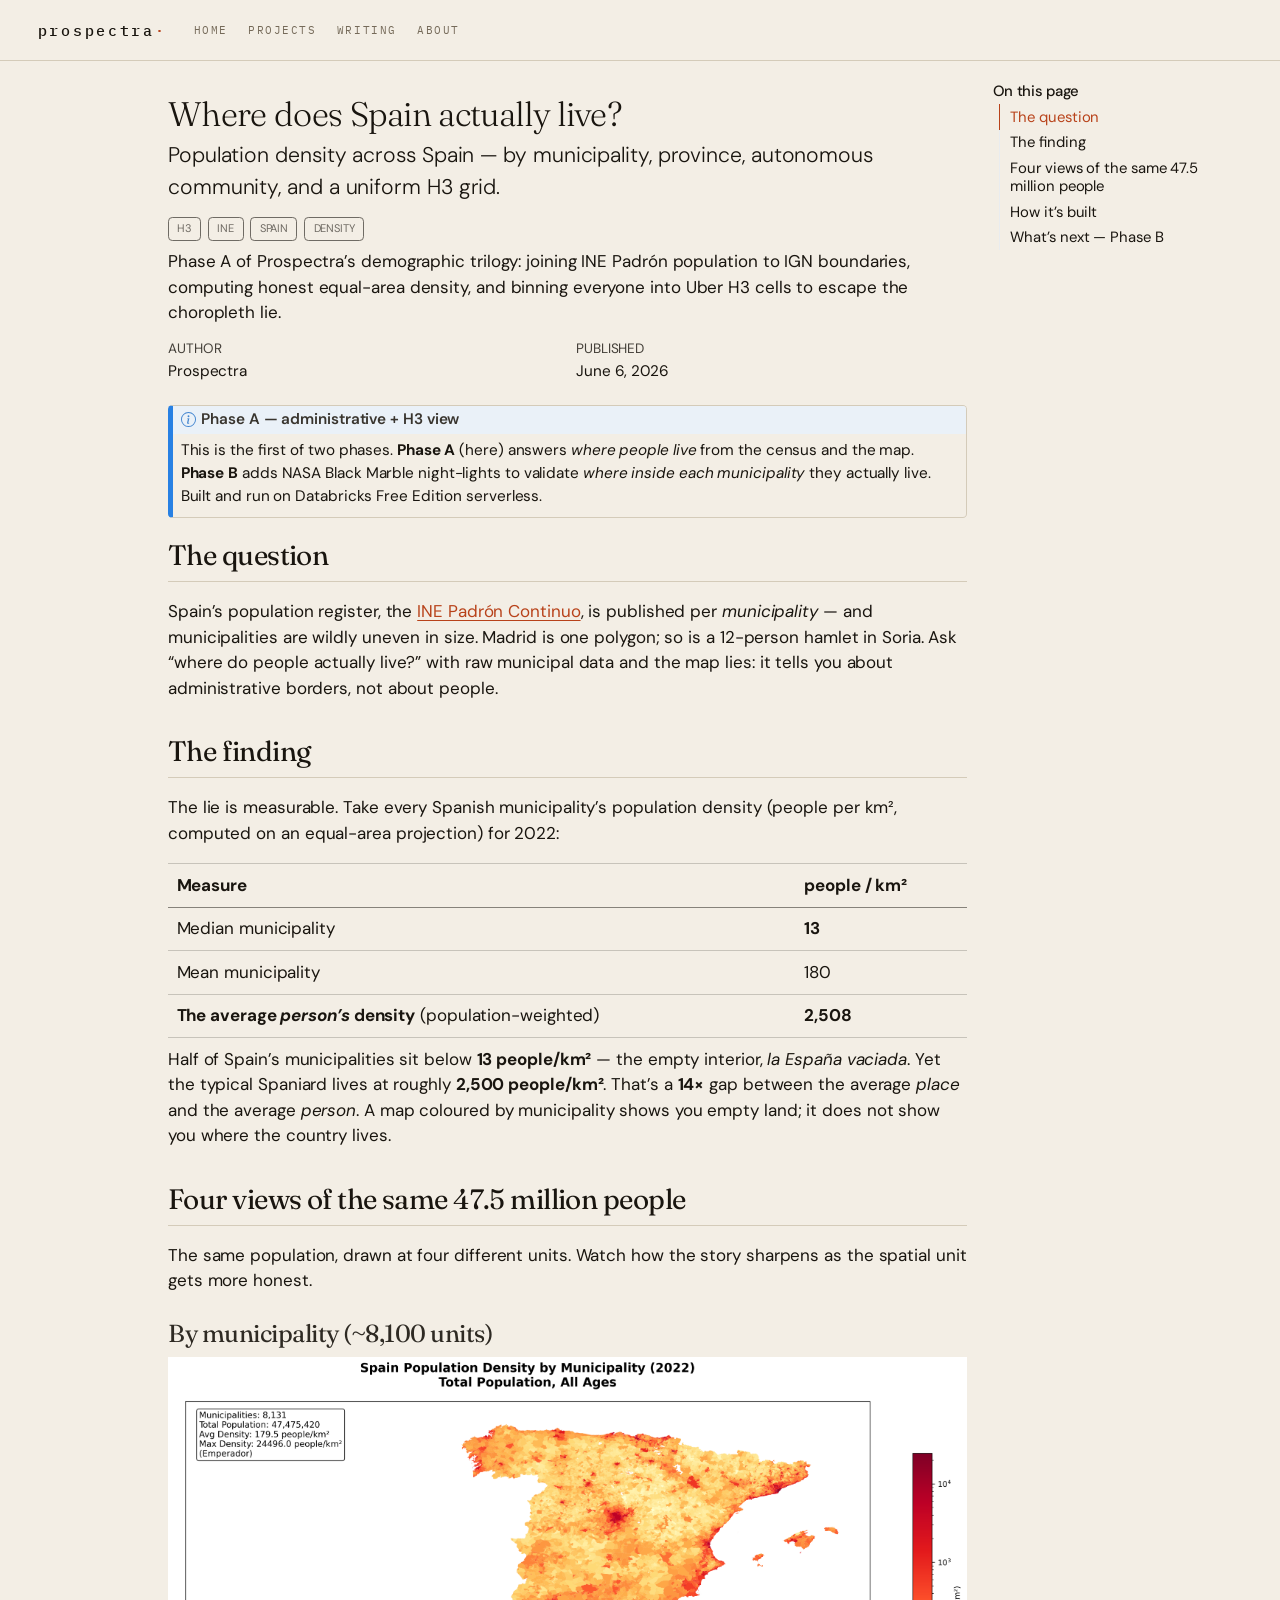
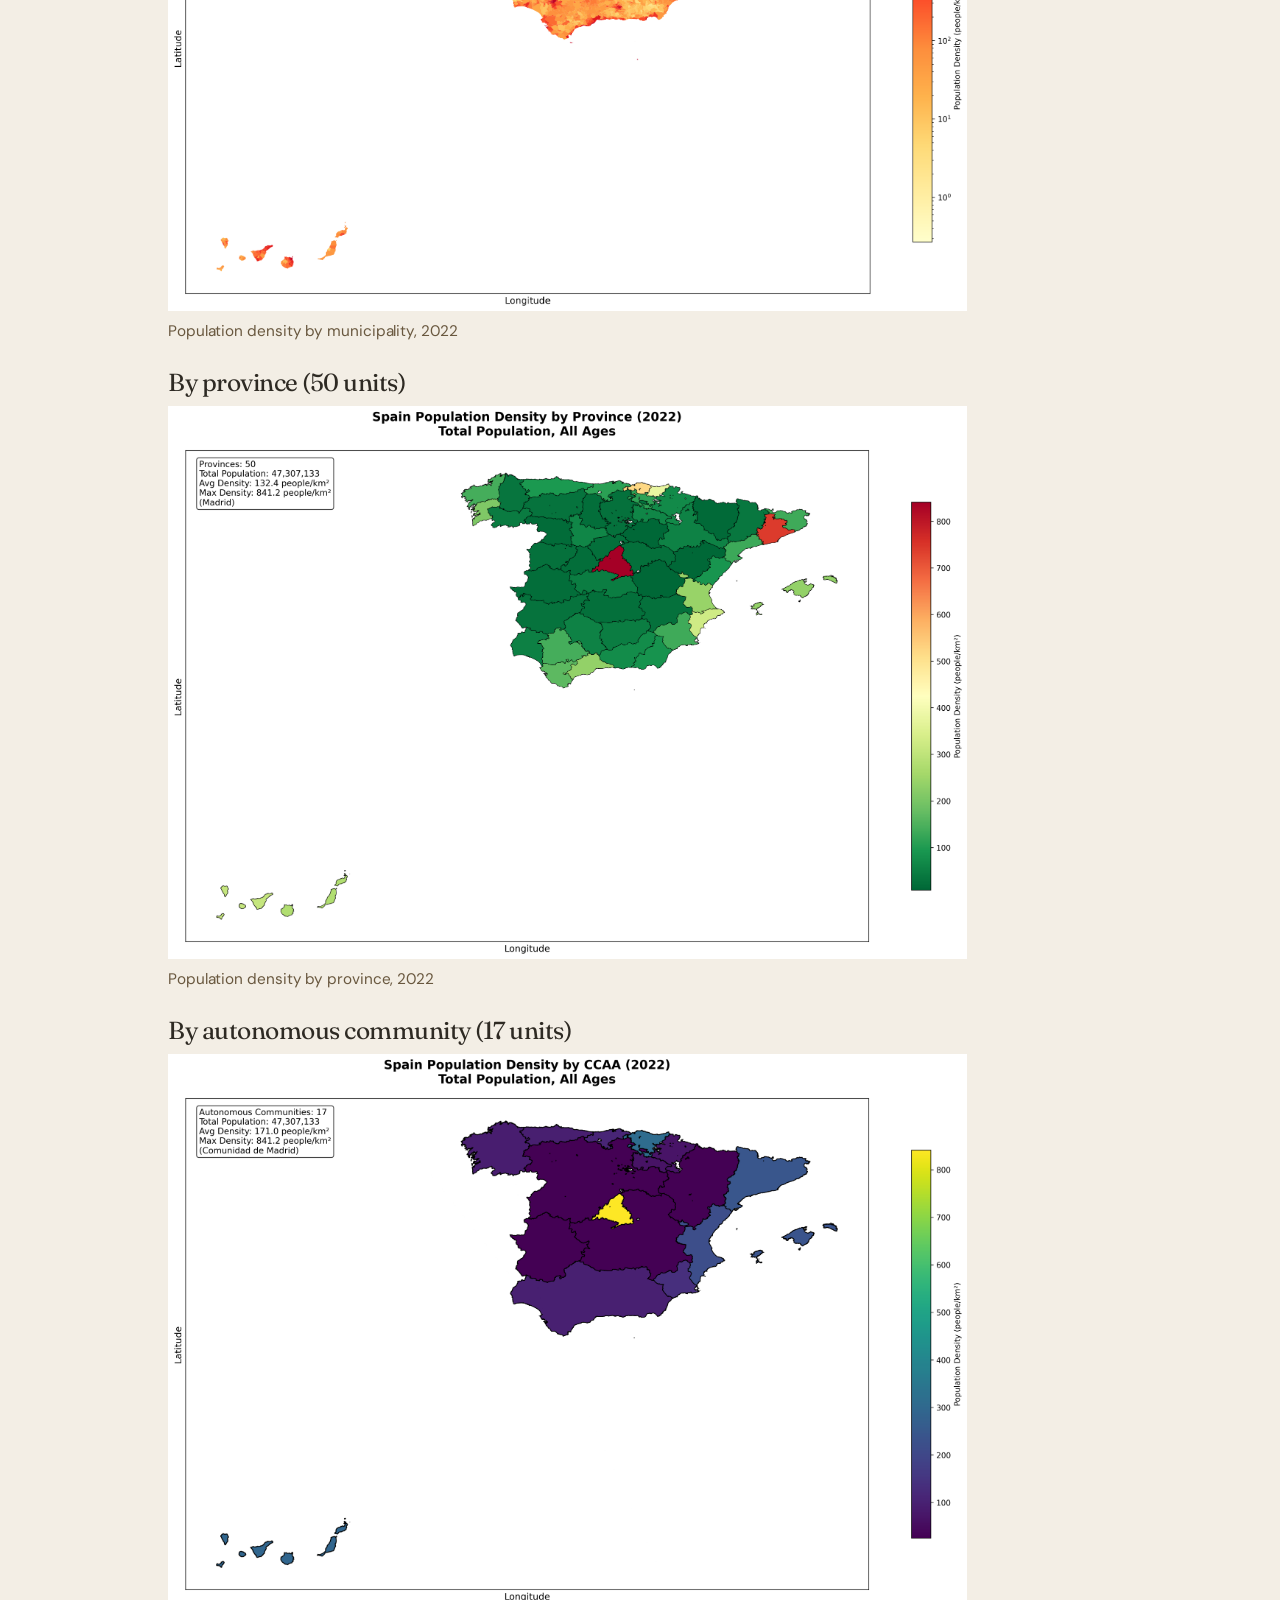
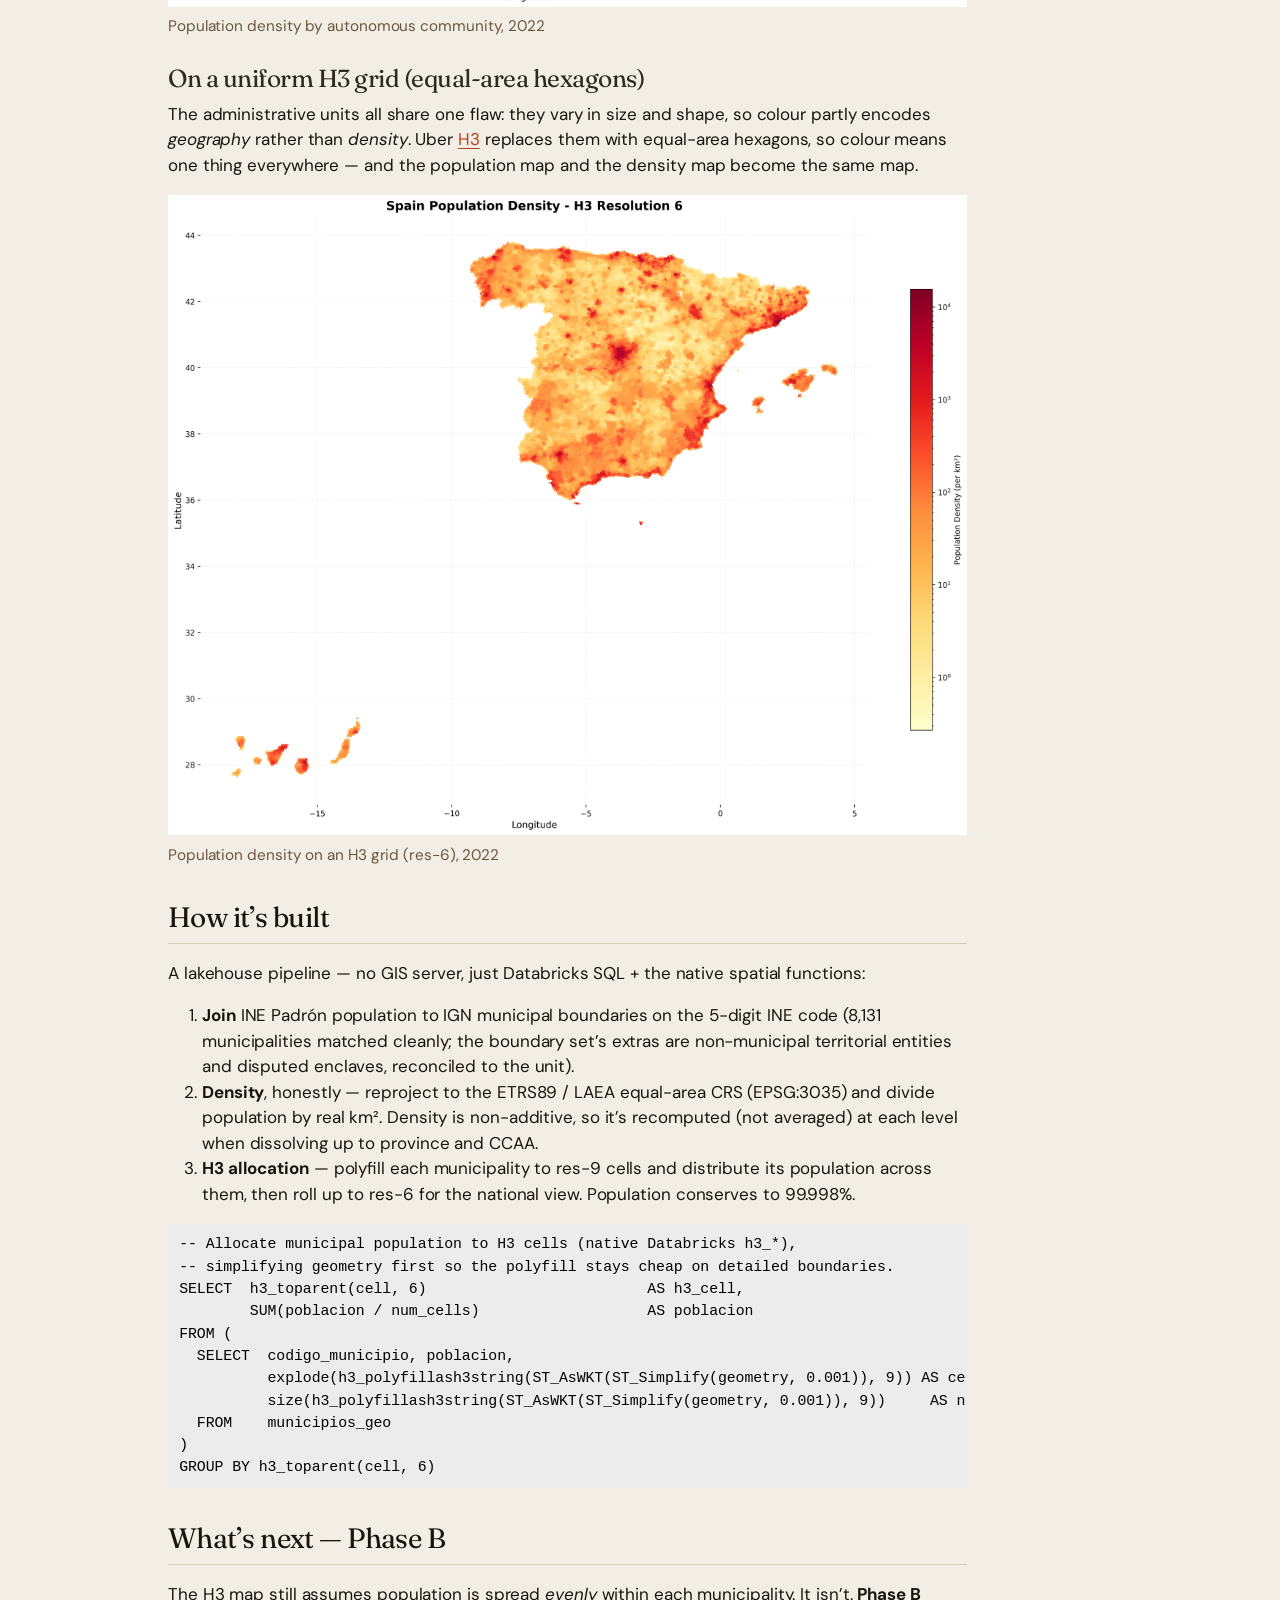
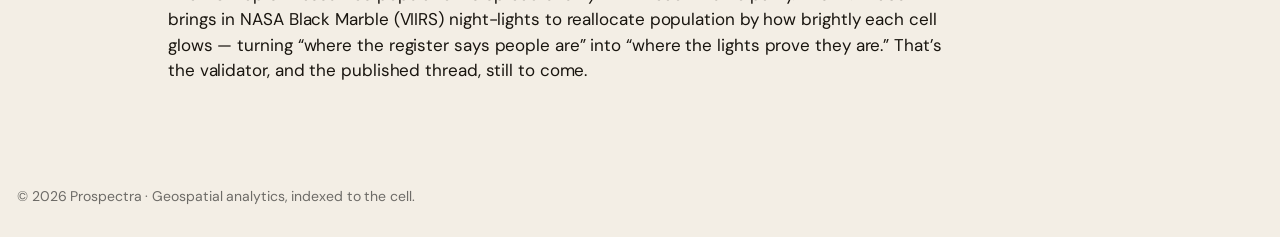
==== projects/p-01-spain-population.html @ 8a50ffbc "Built site for gh-pages" ====
<!DOCTYPE html>
<html xmlns="http://www.w3.org/1999/xhtml" lang="en" xml:lang="en"><head>

<meta charset="utf-8">
<meta name="generator" content="quarto-1.9.38">

<meta name="viewport" content="width=device-width, initial-scale=1.0, user-scalable=yes">

<meta name="author" content="Prospectra">
<meta name="dcterms.date" content="2026-06-06">
<meta name="description" content="Phase A of Prospectra’s demographic trilogy: joining INE Padrón population to IGN boundaries, computing honest equal-area density, and binning everyone into Uber H3 cells to escape the choropleth lie.">

<title>Where does Spain actually live? – Prospectra</title>
<style>
/* Default styles provided by pandoc.
** See https://pandoc.org/MANUAL.html#variables-for-html for config info.
*/
code{white-space: pre-wrap;}
span.smallcaps{font-variant: small-caps;}
div.columns{display: flex; gap: min(4vw, 1.5em);}
div.column{flex: auto; overflow-x: auto;}
div.hanging-indent{margin-left: 1.5em; text-indent: -1.5em;}
ul.task-list{list-style: none;}
ul.task-list li input[type="checkbox"] {
  width: 0.8em;
  margin: 0 0.8em 0.2em -1em; /* quarto-specific, see https://github.com/quarto-dev/quarto-cli/issues/4556 */ 
  vertical-align: middle;
}
/* CSS for syntax highlighting */
html { -webkit-text-size-adjust: 100%; }
pre > code.sourceCode { white-space: pre; position: relative; }
pre > code.sourceCode > span { display: inline-block; line-height: 1.25; }
pre > code.sourceCode > span:empty { height: 1.2em; }
.sourceCode { overflow: visible; }
code.sourceCode > span { color: inherit; text-decoration: inherit; }
div.sourceCode { margin: 1em 0; }
pre.sourceCode { margin: 0; }
@media screen {
div.sourceCode { overflow: auto; }
}
@media print {
pre > code.sourceCode { white-space: pre-wrap; }
pre > code.sourceCode > span { text-indent: -5em; padding-left: 5em; }
}
pre.numberSource code
  { counter-reset: source-line 0; }
pre.numberSource code > span
  { position: relative; left: -4em; counter-increment: source-line; }
pre.numberSource code > span > a:first-child::before
  { content: counter(source-line);
    position: relative; left: -1em; text-align: right; vertical-align: baseline;
    border: none; display: inline-block;
    -webkit-touch-callout: none; -webkit-user-select: none;
    -khtml-user-select: none; -moz-user-select: none;
    -ms-user-select: none; user-select: none;
    padding: 0 4px; width: 4em;
  }
pre.numberSource { margin-left: 3em;  padding-left: 4px; }
div.sourceCode
  {   }
@media screen {
pre > code.sourceCode > span > a:first-child::before { text-decoration: underline; }
}
</style>


<script src="../site_libs/quarto-nav/quarto-nav.js"></script>
<script src="../site_libs/quarto-nav/headroom.min.js"></script>
<script src="../site_libs/clipboard/clipboard.min.js"></script>
<script src="../site_libs/quarto-search/autocomplete.umd.js"></script>
<script src="../site_libs/quarto-search/fuse.min.js"></script>
<script src="../site_libs/quarto-search/quarto-search.js"></script>
<meta name="quarto:offset" content="../">
<link href="../assets/brand/favicon.ico" rel="icon">
<script src="../site_libs/quarto-html/quarto.js" type="module"></script>
<script src="../site_libs/quarto-html/tabsets/tabsets.js" type="module"></script>
<script src="../site_libs/quarto-html/popper.min.js"></script>
<script src="../site_libs/quarto-html/tippy.umd.min.js"></script>
<script src="../site_libs/quarto-html/anchor.min.js"></script>
<link href="../site_libs/quarto-html/tippy.css" rel="stylesheet">
<link href="../site_libs/quarto-html/quarto-syntax-highlighting-15634bcf2e68342d4ad2dfa704d543f6.css" rel="stylesheet" id="quarto-text-highlighting-styles">
<script src="../site_libs/bootstrap/bootstrap.min.js"></script>
<link href="../site_libs/bootstrap/bootstrap-icons.css" rel="stylesheet">
<link href="../site_libs/bootstrap/bootstrap-fa2fef29428e8889d5ad79df6cc0d786.min.css" rel="stylesheet" append-hash="true" id="quarto-bootstrap" data-mode="light">
<script id="quarto-search-options" type="application/json">{
  "location": "navbar",
  "copy-button": false,
  "collapse-after": 3,
  "panel-placement": "end",
  "type": "overlay",
  "limit": 50,
  "keyboard-shortcut": [
    "f",
    "/",
    "s"
  ],
  "show-item-context": false,
  "language": {
    "search-no-results-text": "No results",
    "search-matching-documents-text": "matching documents",
    "search-copy-link-title": "Copy link to search",
    "search-hide-matches-text": "Hide additional matches",
    "search-more-match-text": "more match in this document",
    "search-more-matches-text": "more matches in this document",
    "search-clear-button-title": "Clear",
    "search-text-placeholder": "",
    "search-detached-cancel-button-title": "Cancel",
    "search-submit-button-title": "Submit",
    "search-label": "Search"
  }
}</script>


<link rel="stylesheet" href="../styles.css">
<meta property="og:title" content="Where does Spain actually live? – Prospectra">
<meta property="og:description" content="Phase A of Prospectra’s demographic trilogy: joining INE Padrón population to IGN boundaries, computing honest equal-area density, and binning everyone into Uber H3 cells to escape the choropleth lie.">
<meta property="og:image" content="https://prospectra.earth/projects/assets/og-image.png">
<meta property="og:site_name" content="Prospectra">
<meta name="twitter:title" content="Where does Spain actually live? – Prospectra">
<meta name="twitter:description" content="Phase A of Prospectra’s demographic trilogy: joining INE Padrón population to IGN boundaries, computing honest equal-area density, and binning everyone into Uber H3 cells to escape the choropleth lie.">
<meta name="twitter:image" content="https://prospectra.earth/projects/assets/og-image.png">
<meta name="twitter:creator" content="@franjmartin21">
<meta name="twitter:card" content="summary_large_image">
</head>

<body class="nav-fixed quarto-light">

<div id="quarto-search-results"></div>
  <header id="quarto-header" class="headroom fixed-top">
    <nav class="navbar navbar-expand-lg " data-bs-theme="dark">
      <div class="navbar-container container-fluid">
      <div class="navbar-brand-container mx-auto">
    <a href="../index.html" class="navbar-brand navbar-brand-logo">
    <img src="../assets/brand/prospectra-mark.svg" alt="" class="navbar-logo light-content">
    <img src="../assets/brand/prospectra-mark.svg" alt="" class="navbar-logo dark-content">
    </a>
    <a class="navbar-brand" href="../index.html">
    <span class="navbar-title">Prospectra</span>
    </a>
  </div>
            <div id="quarto-search" class="" title="Search"></div>
          <button class="navbar-toggler" type="button" data-bs-toggle="collapse" data-bs-target="#navbarCollapse" aria-controls="navbarCollapse" role="menu" aria-expanded="false" aria-label="Toggle navigation" onclick="if (window.quartoToggleHeadroom) { window.quartoToggleHeadroom(); }">
  <span class="navbar-toggler-icon"></span>
</button>
          <div class="collapse navbar-collapse" id="navbarCollapse">
            <ul class="navbar-nav navbar-nav-scroll me-auto">
  <li class="nav-item">
    <a class="nav-link" href="../index.html"> 
<span class="menu-text">Home</span></a>
  </li>  
  <li class="nav-item">
    <a class="nav-link" href="../index.html#projects"> 
<span class="menu-text">Projects</span></a>
  </li>  
  <li class="nav-item">
    <a class="nav-link" href="../index.html#writing"> 
<span class="menu-text">Writing</span></a>
  </li>  
  <li class="nav-item">
    <a class="nav-link" href="../index.html#about"> 
<span class="menu-text">About</span></a>
  </li>  
</ul>
          </div> <!-- /navcollapse -->
            <div class="quarto-navbar-tools">
</div>
      </div> <!-- /container-fluid -->
    </nav>
</header>
<!-- content -->
<div id="quarto-content" class="quarto-container page-columns page-rows-contents page-layout-article page-navbar">
<!-- sidebar -->
<!-- margin-sidebar -->
    <div id="quarto-margin-sidebar" class="sidebar margin-sidebar">
        <nav id="TOC" role="doc-toc" class="toc-active">
    <h2 id="toc-title">On this page</h2>
   
  <ul>
  <li><a href="#the-question" id="toc-the-question" class="nav-link active" data-scroll-target="#the-question">The question</a></li>
  <li><a href="#the-finding" id="toc-the-finding" class="nav-link" data-scroll-target="#the-finding">The finding</a></li>
  <li><a href="#four-views-of-the-same-47.5-million-people" id="toc-four-views-of-the-same-47.5-million-people" class="nav-link" data-scroll-target="#four-views-of-the-same-47.5-million-people">Four views of the same 47.5 million people</a>
  <ul class="collapse">
  <li><a href="#by-municipality-8100-units" id="toc-by-municipality-8100-units" class="nav-link" data-scroll-target="#by-municipality-8100-units">By municipality (~8,100 units)</a></li>
  <li><a href="#by-province-50-units" id="toc-by-province-50-units" class="nav-link" data-scroll-target="#by-province-50-units">By province (50 units)</a></li>
  <li><a href="#by-autonomous-community-17-units" id="toc-by-autonomous-community-17-units" class="nav-link" data-scroll-target="#by-autonomous-community-17-units">By autonomous community (17 units)</a></li>
  <li><a href="#on-a-uniform-h3-grid-equal-area-hexagons" id="toc-on-a-uniform-h3-grid-equal-area-hexagons" class="nav-link" data-scroll-target="#on-a-uniform-h3-grid-equal-area-hexagons">On a uniform H3 grid (equal-area hexagons)</a></li>
  </ul></li>
  <li><a href="#how-its-built" id="toc-how-its-built" class="nav-link" data-scroll-target="#how-its-built">How it’s built</a></li>
  <li><a href="#whats-next-phase-b" id="toc-whats-next-phase-b" class="nav-link" data-scroll-target="#whats-next-phase-b">What’s next — Phase B</a></li>
  </ul>
</nav>
    </div>
<!-- main -->
<main class="content" id="quarto-document-content">

<header id="title-block-header" class="quarto-title-block default">
<div class="quarto-title">
<h1 class="title">Where does Spain actually live?</h1>
<p class="subtitle lead">Population density across Spain — by municipality, province, autonomous community, and a uniform H3 grid.</p>
  <div class="quarto-categories">
    <div class="quarto-category">H3</div>
    <div class="quarto-category">INE</div>
    <div class="quarto-category">Spain</div>
    <div class="quarto-category">density</div>
  </div>
  </div>

<div>
  <div class="description">
    Phase A of Prospectra’s demographic trilogy: joining INE Padrón population to IGN boundaries, computing honest equal-area density, and binning everyone into Uber H3 cells to escape the choropleth lie.
  </div>
</div>


<div class="quarto-title-meta">

    <div>
    <div class="quarto-title-meta-heading">Author</div>
    <div class="quarto-title-meta-contents">
             <p>Prospectra </p>
          </div>
  </div>
    
    <div>
    <div class="quarto-title-meta-heading">Published</div>
    <div class="quarto-title-meta-contents">
      <p class="date">June 6, 2026</p>
    </div>
  </div>
  
    
  </div>
  


</header>


<div class="callout callout-style-default callout-note callout-titled">
<div class="callout-header d-flex align-content-center">
<div class="callout-icon-container">
<i class="callout-icon"></i>
</div>
<div class="callout-title-container flex-fill">
<span class="screen-reader-only">Note</span>Phase A — administrative + H3 view
</div>
</div>
<div class="callout-body-container callout-body">
<p>This is the first of two phases. <strong>Phase A</strong> (here) answers <em>where people live</em> from the census and the map. <strong>Phase B</strong> adds NASA Black Marble night-lights to validate <em>where inside each municipality</em> they actually live. Built and run on Databricks Free Edition serverless.</p>
</div>
</div>
<section id="the-question" class="level2">
<h2 class="anchored" data-anchor-id="the-question">The question</h2>
<p>Spain’s population register, the <a href="https://ine.es">INE Padrón Continuo</a>, is published per <em>municipality</em> — and municipalities are wildly uneven in size. Madrid is one polygon; so is a 12-person hamlet in Soria. Ask “where do people actually live?” with raw municipal data and the map lies: it tells you about administrative borders, not about people.</p>
</section>
<section id="the-finding" class="level2">
<h2 class="anchored" data-anchor-id="the-finding">The finding</h2>
<p>The lie is measurable. Take every Spanish municipality’s population density (people per km², computed on an equal-area projection) for 2022:</p>
<table class="caption-top table">
<thead>
<tr class="header">
<th>Measure</th>
<th>people / km²</th>
</tr>
</thead>
<tbody>
<tr class="odd">
<td>Median municipality</td>
<td><strong>13</strong></td>
</tr>
<tr class="even">
<td>Mean municipality</td>
<td>180</td>
</tr>
<tr class="odd">
<td><strong>The average <em>person’s</em> density</strong> (population-weighted)</td>
<td><strong>2,508</strong></td>
</tr>
</tbody>
</table>
<p>Half of Spain’s municipalities sit below <strong>13 people/km²</strong> — the empty interior, <em>la España vaciada</em>. Yet the typical Spaniard lives at roughly <strong>2,500 people/km²</strong>. That’s a <strong>14×</strong> gap between the average <em>place</em> and the average <em>person</em>. A map coloured by municipality shows you empty land; it does not show you where the country lives.</p>
</section>
<section id="four-views-of-the-same-47.5-million-people" class="level2">
<h2 class="anchored" data-anchor-id="four-views-of-the-same-47.5-million-people">Four views of the same 47.5 million people</h2>
<p>The same population, drawn at four different units. Watch how the story sharpens as the spatial unit gets more honest.</p>
<section id="by-municipality-8100-units" class="level3">
<h3 class="anchored" data-anchor-id="by-municipality-8100-units">By municipality (~8,100 units)</h3>
<div class="quarto-figure quarto-figure-center">
<figure class="figure">
<p><img src="../assets/p01/municipal_density_2022.png" class="img-fluid figure-img"></p>
<figcaption>Population density by municipality, 2022</figcaption>
</figure>
</div>
</section>
<section id="by-province-50-units" class="level3">
<h3 class="anchored" data-anchor-id="by-province-50-units">By province (50 units)</h3>
<div class="quarto-figure quarto-figure-center">
<figure class="figure">
<p><img src="../assets/p01/provincial_density_2022.png" class="img-fluid figure-img"></p>
<figcaption>Population density by province, 2022</figcaption>
</figure>
</div>
</section>
<section id="by-autonomous-community-17-units" class="level3">
<h3 class="anchored" data-anchor-id="by-autonomous-community-17-units">By autonomous community (17 units)</h3>
<div class="quarto-figure quarto-figure-center">
<figure class="figure">
<p><img src="../assets/p01/ccaa_density_2022.png" class="img-fluid figure-img"></p>
<figcaption>Population density by autonomous community, 2022</figcaption>
</figure>
</div>
</section>
<section id="on-a-uniform-h3-grid-equal-area-hexagons" class="level3">
<h3 class="anchored" data-anchor-id="on-a-uniform-h3-grid-equal-area-hexagons">On a uniform H3 grid (equal-area hexagons)</h3>
<p>The administrative units all share one flaw: they vary in size and shape, so colour partly encodes <em>geography</em> rather than <em>density</em>. Uber <a href="https://h3geo.org">H3</a> replaces them with equal-area hexagons, so colour means one thing everywhere — and the population map and the density map become the same map.</p>
<div class="quarto-figure quarto-figure-center">
<figure class="figure">
<p><img src="../assets/p01/h3_density_res6_2022.png" class="img-fluid figure-img"></p>
<figcaption>Population density on an H3 grid (res-6), 2022</figcaption>
</figure>
</div>
</section>
</section>
<section id="how-its-built" class="level2">
<h2 class="anchored" data-anchor-id="how-its-built">How it’s built</h2>
<p>A lakehouse pipeline — no GIS server, just Databricks SQL + the native spatial functions:</p>
<ol type="1">
<li><strong>Join</strong> INE Padrón population to IGN municipal boundaries on the 5-digit INE code (8,131 municipalities matched cleanly; the boundary set’s extras are non-municipal territorial entities and disputed enclaves, reconciled to the unit).</li>
<li><strong>Density</strong>, honestly — reproject to the ETRS89 / LAEA equal-area CRS (EPSG:3035) and divide population by real km². Density is non-additive, so it’s recomputed (not averaged) at each level when dissolving up to province and CCAA.</li>
<li><strong>H3 allocation</strong> — polyfill each municipality to res-9 cells and distribute its population across them, then roll up to res-6 for the national view. Population conserves to 99.998%.</li>
</ol>
<div class="code-copy-outer-scaffold"><div class="sourceCode" id="cb1"><pre class="sourceCode sql code-with-copy"><code class="sourceCode sql"><span id="cb1-1"><a href="#cb1-1" aria-hidden="true" tabindex="-1"></a><span class="co">-- Allocate municipal population to H3 cells (native Databricks h3_*),</span></span>
<span id="cb1-2"><a href="#cb1-2" aria-hidden="true" tabindex="-1"></a><span class="co">-- simplifying geometry first so the polyfill stays cheap on detailed boundaries.</span></span>
<span id="cb1-3"><a href="#cb1-3" aria-hidden="true" tabindex="-1"></a><span class="kw">SELECT</span>  h3_toparent(cell, <span class="dv">6</span>)                         <span class="kw">AS</span> h3_cell,</span>
<span id="cb1-4"><a href="#cb1-4" aria-hidden="true" tabindex="-1"></a>        <span class="fu">SUM</span>(poblacion <span class="op">/</span> num_cells)                   <span class="kw">AS</span> poblacion</span>
<span id="cb1-5"><a href="#cb1-5" aria-hidden="true" tabindex="-1"></a><span class="kw">FROM</span> (</span>
<span id="cb1-6"><a href="#cb1-6" aria-hidden="true" tabindex="-1"></a>  <span class="kw">SELECT</span>  codigo_municipio, poblacion,</span>
<span id="cb1-7"><a href="#cb1-7" aria-hidden="true" tabindex="-1"></a>          explode(h3_polyfillash3string(ST_AsWKT(ST_Simplify(geometry, <span class="fl">0.001</span>)), <span class="dv">9</span>)) <span class="kw">AS</span> cell,</span>
<span id="cb1-8"><a href="#cb1-8" aria-hidden="true" tabindex="-1"></a>          <span class="kw">size</span>(h3_polyfillash3string(ST_AsWKT(ST_Simplify(geometry, <span class="fl">0.001</span>)), <span class="dv">9</span>))     <span class="kw">AS</span> num_cells</span>
<span id="cb1-9"><a href="#cb1-9" aria-hidden="true" tabindex="-1"></a>  <span class="kw">FROM</span>    municipios_geo</span>
<span id="cb1-10"><a href="#cb1-10" aria-hidden="true" tabindex="-1"></a>)</span>
<span id="cb1-11"><a href="#cb1-11" aria-hidden="true" tabindex="-1"></a><span class="kw">GROUP</span> <span class="kw">BY</span> h3_toparent(cell, <span class="dv">6</span>)</span></code></pre></div><button title="Copy to Clipboard" class="code-copy-button"><i class="bi"></i></button></div>
</section>
<section id="whats-next-phase-b" class="level2">
<h2 class="anchored" data-anchor-id="whats-next-phase-b">What’s next — Phase B</h2>
<p>The H3 map still assumes population is spread <em>evenly</em> within each municipality. It isn’t. <strong>Phase B</strong> brings in NASA Black Marble (VIIRS) night-lights to reallocate population by how brightly each cell glows — turning “where the register says people are” into “where the lights prove they are.” That’s the validator, and the published thread, still to come.</p>


</section>

</main> <!-- /main -->
<script id="quarto-html-after-body" type="application/javascript">
  window.document.addEventListener("DOMContentLoaded", function (event) {
    const icon = "";
    const anchorJS = new window.AnchorJS();
    anchorJS.options = {
      placement: 'right',
      icon: icon
    };
    anchorJS.add('.anchored');
    const isCodeAnnotation = (el) => {
      for (const clz of el.classList) {
        if (clz.startsWith('code-annotation-')) {                     
          return true;
        }
      }
      return false;
    }
    const onCopySuccess = function(e) {
      // button target
      const button = e.trigger;
      // don't keep focus
      button.blur();
      // flash "checked"
      button.classList.add('code-copy-button-checked');
      var currentTitle = button.getAttribute("title");
      button.setAttribute("title", "Copied!");
      let tooltip;
      if (window.bootstrap) {
        button.setAttribute("data-bs-toggle", "tooltip");
        button.setAttribute("data-bs-placement", "left");
        button.setAttribute("data-bs-title", "Copied!");
        tooltip = new bootstrap.Tooltip(button, 
          { trigger: "manual", 
            customClass: "code-copy-button-tooltip",
            offset: [0, -8]});
        tooltip.show();    
      }
      setTimeout(function() {
        if (tooltip) {
          tooltip.hide();
          button.removeAttribute("data-bs-title");
          button.removeAttribute("data-bs-toggle");
          button.removeAttribute("data-bs-placement");
        }
        button.setAttribute("title", currentTitle);
        button.classList.remove('code-copy-button-checked');
      }, 1000);
      // clear code selection
      e.clearSelection();
    }
    const getTextToCopy = function(trigger) {
      const outerScaffold = trigger.parentElement.cloneNode(true);
      const codeEl = outerScaffold.querySelector('code');
      for (const childEl of codeEl.children) {
        if (isCodeAnnotation(childEl)) {
          childEl.remove();
        }
      }
      return codeEl.innerText;
    }
    const clipboard = new window.ClipboardJS('.code-copy-button:not([data-in-quarto-modal])', {
      text: getTextToCopy
    });
    clipboard.on('success', onCopySuccess);
    if (window.document.getElementById('quarto-embedded-source-code-modal')) {
      const clipboardModal = new window.ClipboardJS('.code-copy-button[data-in-quarto-modal]', {
        text: getTextToCopy,
        container: window.document.getElementById('quarto-embedded-source-code-modal')
      });
      clipboardModal.on('success', onCopySuccess);
    }
      var localhostRegex = new RegExp(/^(?:http|https):\/\/localhost\:?[0-9]*\//);
      var mailtoRegex = new RegExp(/^mailto:/);
        var filterRegex = new RegExp("https:\/\/prospectra\.earth");
      var isInternal = (href) => {
          return filterRegex.test(href) || localhostRegex.test(href) || mailtoRegex.test(href);
      }
      // Inspect non-navigation links and adorn them if external
     var links = window.document.querySelectorAll('a[href]:not(.nav-link):not(.navbar-brand):not(.toc-action):not(.sidebar-link):not(.sidebar-item-toggle):not(.pagination-link):not(.no-external):not([aria-hidden]):not(.dropdown-item):not(.quarto-navigation-tool):not(.about-link)');
      for (var i=0; i<links.length; i++) {
        const link = links[i];
        if (!isInternal(link.href)) {
          // undo the damage that might have been done by quarto-nav.js in the case of
          // links that we want to consider external
          if (link.dataset.originalHref !== undefined) {
            link.href = link.dataset.originalHref;
          }
        }
      }
    function tippyHover(el, contentFn, onTriggerFn, onUntriggerFn) {
      const config = {
        allowHTML: true,
        maxWidth: 500,
        delay: 100,
        arrow: false,
        appendTo: function(el) {
            return el.parentElement;
        },
        interactive: true,
        interactiveBorder: 10,
        theme: 'quarto',
        placement: 'bottom-start',
      };
      if (contentFn) {
        config.content = contentFn;
      }
      if (onTriggerFn) {
        config.onTrigger = onTriggerFn;
      }
      if (onUntriggerFn) {
        config.onUntrigger = onUntriggerFn;
      }
      window.tippy(el, config); 
    }
    const noterefs = window.document.querySelectorAll('a[role="doc-noteref"]');
    for (var i=0; i<noterefs.length; i++) {
      const ref = noterefs[i];
      tippyHover(ref, function() {
        // use id or data attribute instead here
        let href = ref.getAttribute('data-footnote-href') || ref.getAttribute('href');
        try { href = new URL(href).hash; } catch {}
        const id = href.replace(/^#\/?/, "");
        const note = window.document.getElementById(id);
        if (note) {
          return note.innerHTML;
        } else {
          return "";
        }
      });
    }
    const xrefs = window.document.querySelectorAll('a.quarto-xref');
    const processXRef = (id, note) => {
      // Strip column container classes
      const stripColumnClz = (el) => {
        el.classList.remove("page-full", "page-columns");
        if (el.children) {
          for (const child of el.children) {
            stripColumnClz(child);
          }
        }
      }
      stripColumnClz(note)
      if (id === null || id.startsWith('sec-')) {
        // Special case sections, only their first couple elements
        const container = document.createElement("div");
        if (note.children && note.children.length > 2) {
          container.appendChild(note.children[0].cloneNode(true));
          for (let i = 1; i < note.children.length; i++) {
            const child = note.children[i];
            if (child.tagName === "P" && child.innerText === "") {
              continue;
            } else {
              container.appendChild(child.cloneNode(true));
              break;
            }
          }
          if (window.Quarto?.typesetMath) {
            window.Quarto.typesetMath(container);
          }
          return container.innerHTML
        } else {
          if (window.Quarto?.typesetMath) {
            window.Quarto.typesetMath(note);
          }
          return note.innerHTML;
        }
      } else {
        // Remove any anchor links if they are present
        const anchorLink = note.querySelector('a.anchorjs-link');
        if (anchorLink) {
          anchorLink.remove();
        }
        if (window.Quarto?.typesetMath) {
          window.Quarto.typesetMath(note);
        }
        if (note.classList.contains("callout")) {
          return note.outerHTML;
        } else {
          return note.innerHTML;
        }
      }
    }
    for (var i=0; i<xrefs.length; i++) {
      const xref = xrefs[i];
      tippyHover(xref, undefined, function(instance) {
        instance.disable();
        let url = xref.getAttribute('href');
        let hash = undefined; 
        if (url.startsWith('#')) {
          hash = url;
        } else {
          try { hash = new URL(url).hash; } catch {}
        }
        if (hash) {
          const id = hash.replace(/^#\/?/, "");
          const note = window.document.getElementById(id);
          if (note !== null) {
            try {
              const html = processXRef(id, note.cloneNode(true));
              instance.setContent(html);
            } finally {
              instance.enable();
              instance.show();
            }
          } else {
            // See if we can fetch this
            fetch(url.split('#')[0])
            .then(res => res.text())
            .then(html => {
              const parser = new DOMParser();
              const htmlDoc = parser.parseFromString(html, "text/html");
              const note = htmlDoc.getElementById(id);
              if (note !== null) {
                const html = processXRef(id, note);
                instance.setContent(html);
              } 
            }).finally(() => {
              instance.enable();
              instance.show();
            });
          }
        } else {
          // See if we can fetch a full url (with no hash to target)
          // This is a special case and we should probably do some content thinning / targeting
          fetch(url)
          .then(res => res.text())
          .then(html => {
            const parser = new DOMParser();
            const htmlDoc = parser.parseFromString(html, "text/html");
            const note = htmlDoc.querySelector('main.content');
            if (note !== null) {
              // This should only happen for chapter cross references
              // (since there is no id in the URL)
              // remove the first header
              if (note.children.length > 0 && note.children[0].tagName === "HEADER") {
                note.children[0].remove();
              }
              const html = processXRef(null, note);
              instance.setContent(html);
            } 
          }).finally(() => {
            instance.enable();
            instance.show();
          });
        }
      }, function(instance) {
      });
    }
        let selectedAnnoteEl;
        const selectorForAnnotation = ( cell, annotation) => {
          let cellAttr = 'data-code-cell="' + cell + '"';
          let lineAttr = 'data-code-annotation="' +  annotation + '"';
          const selector = 'span[' + cellAttr + '][' + lineAttr + ']';
          return selector;
        }
        const selectCodeLines = (annoteEl) => {
          const doc = window.document;
          const targetCell = annoteEl.getAttribute("data-target-cell");
          const targetAnnotation = annoteEl.getAttribute("data-target-annotation");
          const annoteSpan = window.document.querySelector(selectorForAnnotation(targetCell, targetAnnotation));
          const lines = annoteSpan.getAttribute("data-code-lines").split(",");
          const lineIds = lines.map((line) => {
            return targetCell + "-" + line;
          })
          let top = null;
          let height = null;
          let parent = null;
          if (lineIds.length > 0) {
              //compute the position of the single el (top and bottom and make a div)
              const el = window.document.getElementById(lineIds[0]);
              top = el.offsetTop;
              height = el.offsetHeight;
              parent = el.parentElement.parentElement;
            if (lineIds.length > 1) {
              const lastEl = window.document.getElementById(lineIds[lineIds.length - 1]);
              const bottom = lastEl.offsetTop + lastEl.offsetHeight;
              height = bottom - top;
            }
            if (top !== null && height !== null && parent !== null) {
              // cook up a div (if necessary) and position it 
              let div = window.document.getElementById("code-annotation-line-highlight");
              if (div === null) {
                div = window.document.createElement("div");
                div.setAttribute("id", "code-annotation-line-highlight");
                div.style.position = 'absolute';
                parent.appendChild(div);
              }
              div.style.top = top - 2 + "px";
              div.style.height = height + 4 + "px";
              div.style.left = 0;
              let gutterDiv = window.document.getElementById("code-annotation-line-highlight-gutter");
              if (gutterDiv === null) {
                gutterDiv = window.document.createElement("div");
                gutterDiv.setAttribute("id", "code-annotation-line-highlight-gutter");
                gutterDiv.style.position = 'absolute';
                const codeCell = window.document.getElementById(targetCell);
                const gutter = codeCell.querySelector('.code-annotation-gutter');
                gutter.appendChild(gutterDiv);
              }
              gutterDiv.style.top = top - 2 + "px";
              gutterDiv.style.height = height + 4 + "px";
            }
            selectedAnnoteEl = annoteEl;
          }
        };
        const unselectCodeLines = () => {
          const elementsIds = ["code-annotation-line-highlight", "code-annotation-line-highlight-gutter"];
          elementsIds.forEach((elId) => {
            const div = window.document.getElementById(elId);
            if (div) {
              div.remove();
            }
          });
          selectedAnnoteEl = undefined;
        };
          // Handle positioning of the toggle
      window.addEventListener(
        "resize",
        throttle(() => {
          elRect = undefined;
          if (selectedAnnoteEl) {
            selectCodeLines(selectedAnnoteEl);
          }
        }, 10)
      );
      function throttle(fn, ms) {
      let throttle = false;
      let timer;
        return (...args) => {
          if(!throttle) { // first call gets through
              fn.apply(this, args);
              throttle = true;
          } else { // all the others get throttled
              if(timer) clearTimeout(timer); // cancel #2
              timer = setTimeout(() => {
                fn.apply(this, args);
                timer = throttle = false;
              }, ms);
          }
        };
      }
        // Attach click handler to the DT
        const annoteDls = window.document.querySelectorAll('dt[data-target-cell]');
        for (const annoteDlNode of annoteDls) {
          annoteDlNode.addEventListener('click', (event) => {
            const clickedEl = event.target;
            if (clickedEl !== selectedAnnoteEl) {
              unselectCodeLines();
              const activeEl = window.document.querySelector('dt[data-target-cell].code-annotation-active');
              if (activeEl) {
                activeEl.classList.remove('code-annotation-active');
              }
              selectCodeLines(clickedEl);
              clickedEl.classList.add('code-annotation-active');
            } else {
              // Unselect the line
              unselectCodeLines();
              clickedEl.classList.remove('code-annotation-active');
            }
          });
        }
    const findCites = (el) => {
      const parentEl = el.parentElement;
      if (parentEl) {
        const cites = parentEl.dataset.cites;
        if (cites) {
          return {
            el,
            cites: cites.split(' ')
          };
        } else {
          return findCites(el.parentElement)
        }
      } else {
        return undefined;
      }
    };
    var bibliorefs = window.document.querySelectorAll('a[role="doc-biblioref"]');
    for (var i=0; i<bibliorefs.length; i++) {
      const ref = bibliorefs[i];
      const citeInfo = findCites(ref);
      if (citeInfo) {
        tippyHover(citeInfo.el, function() {
          var popup = window.document.createElement('div');
          citeInfo.cites.forEach(function(cite) {
            var citeDiv = window.document.createElement('div');
            citeDiv.classList.add('hanging-indent');
            citeDiv.classList.add('csl-entry');
            var biblioDiv = window.document.getElementById('ref-' + cite);
            if (biblioDiv) {
              citeDiv.innerHTML = biblioDiv.innerHTML;
            }
            popup.appendChild(citeDiv);
          });
          return popup.innerHTML;
        });
      }
    }
  });
  </script>
</div> <!-- /content -->
<footer class="footer">
  <div class="nav-footer">
    <div class="nav-footer-left">
<p>© 2026 Prospectra · Geospatial analytics, indexed to the cell.</p>
</div>   
    <div class="nav-footer-center">
      &nbsp;
    </div>
    <div class="nav-footer-right">
      <ul class="footer-items list-unstyled">
    <li class="nav-item compact">
    <a class="nav-link" href="https://github.com/ceo-prospectra/prospectra.earth">
      <i class="bi bi-github" role="img">
</i> 
    </a>
  </li>  
    <li class="nav-item compact">
    <a class="nav-link" href="https://x.com/franjmartin21">
      <i class="bi bi-twitter" role="img">
</i> 
    </a>
  </li>  
</ul>
    </div>
  </div>
</footer>




</body></html>
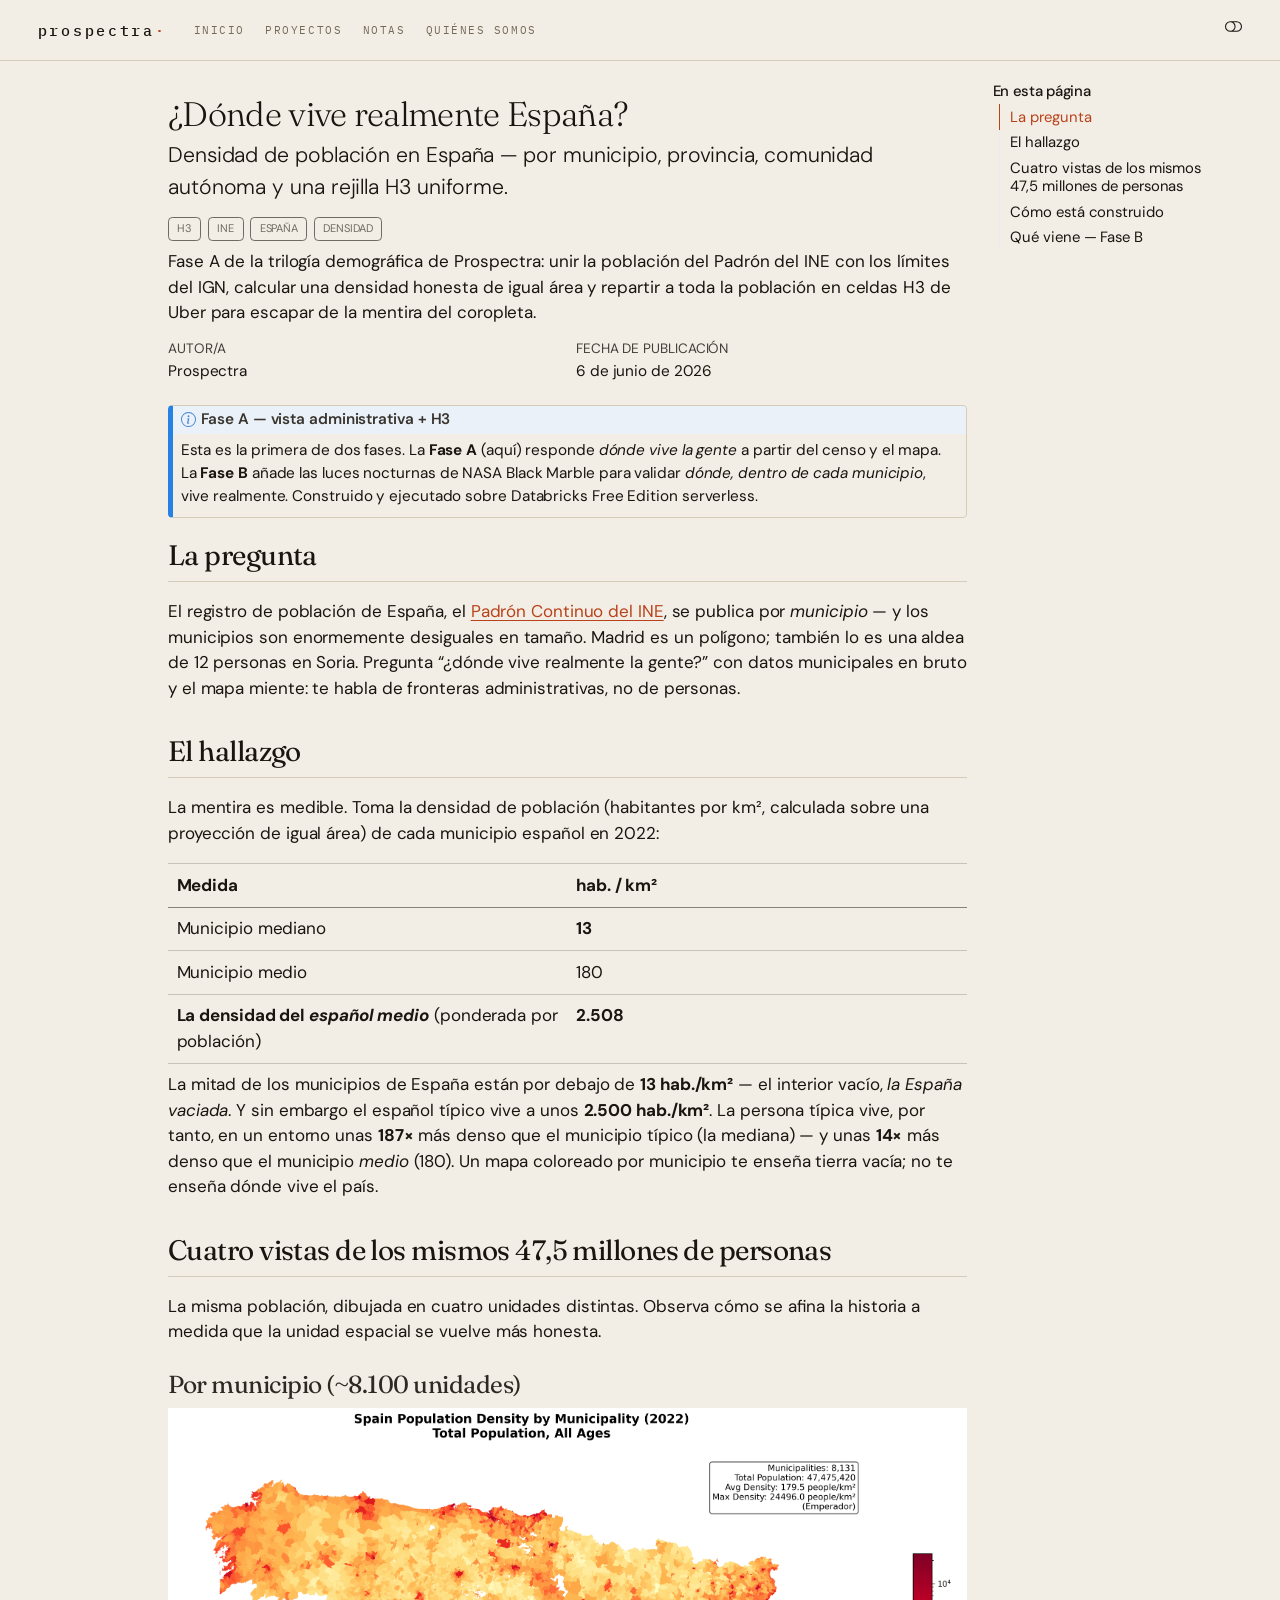
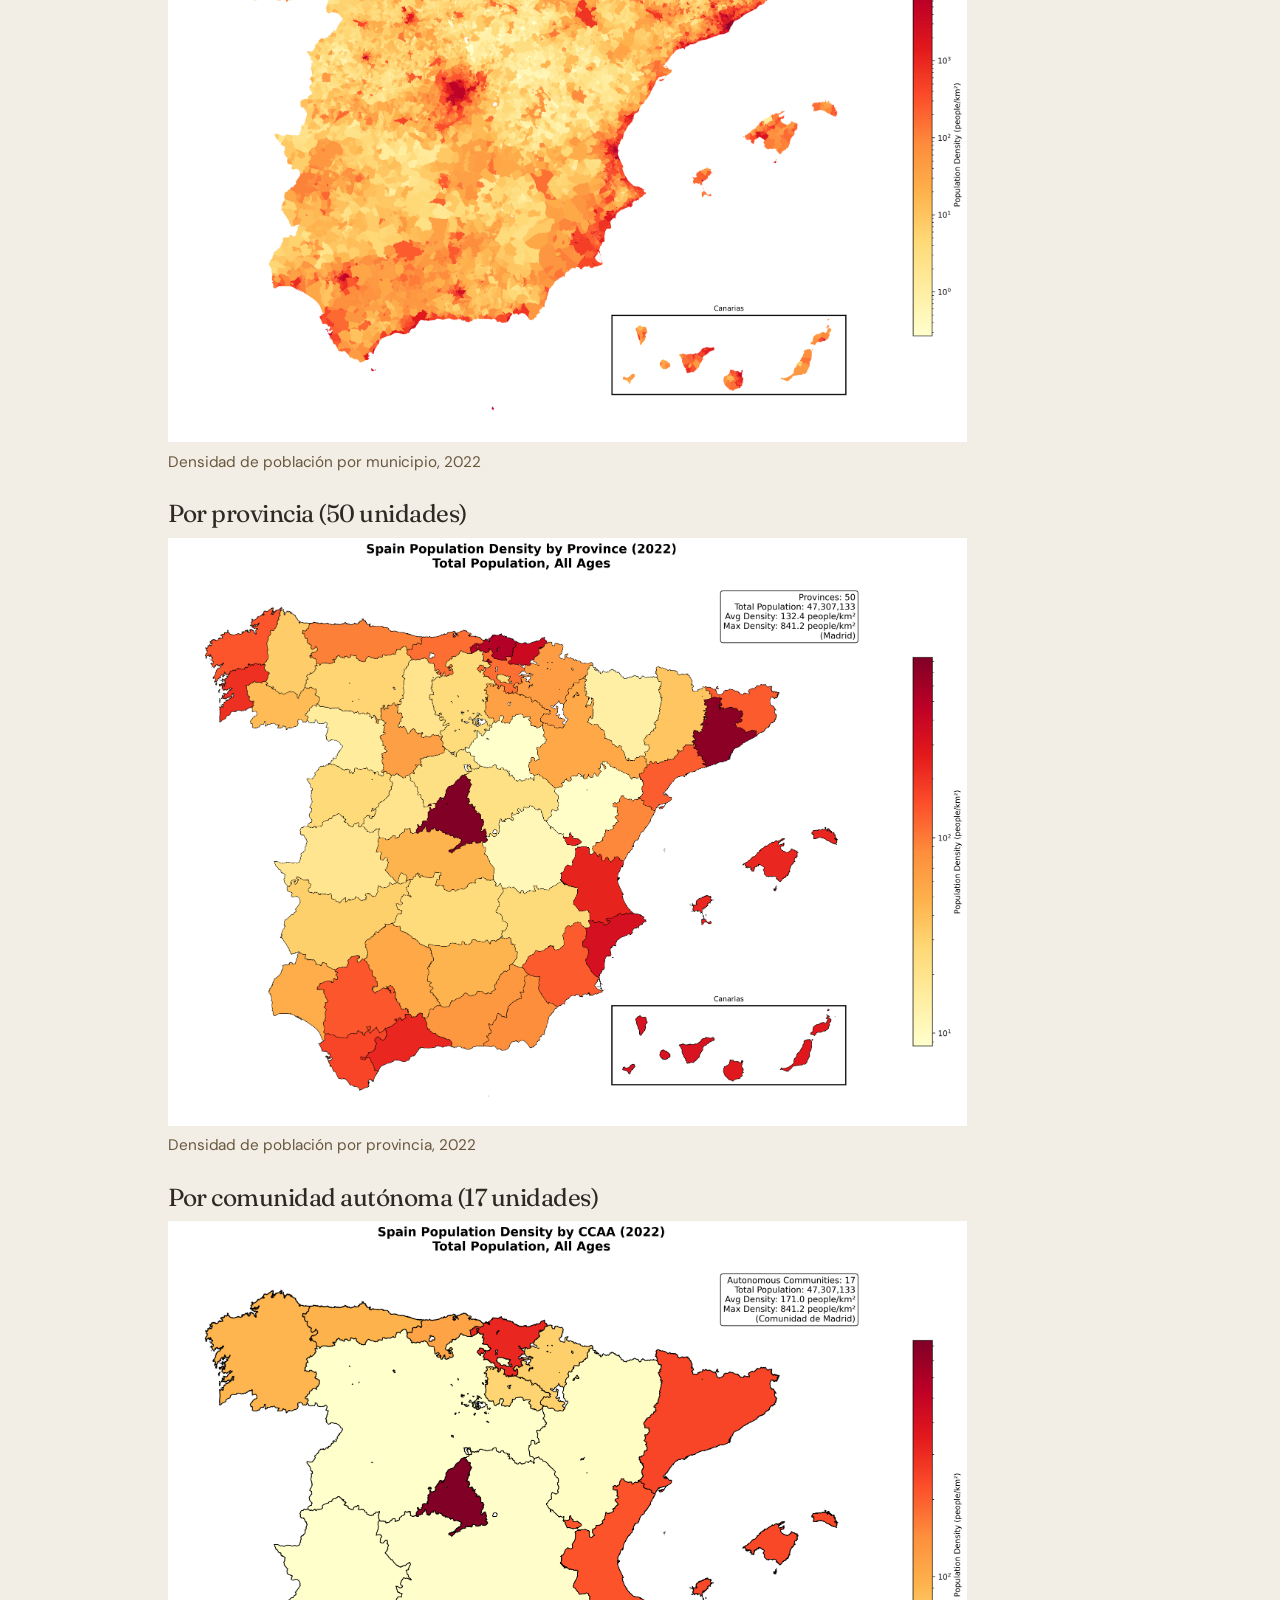
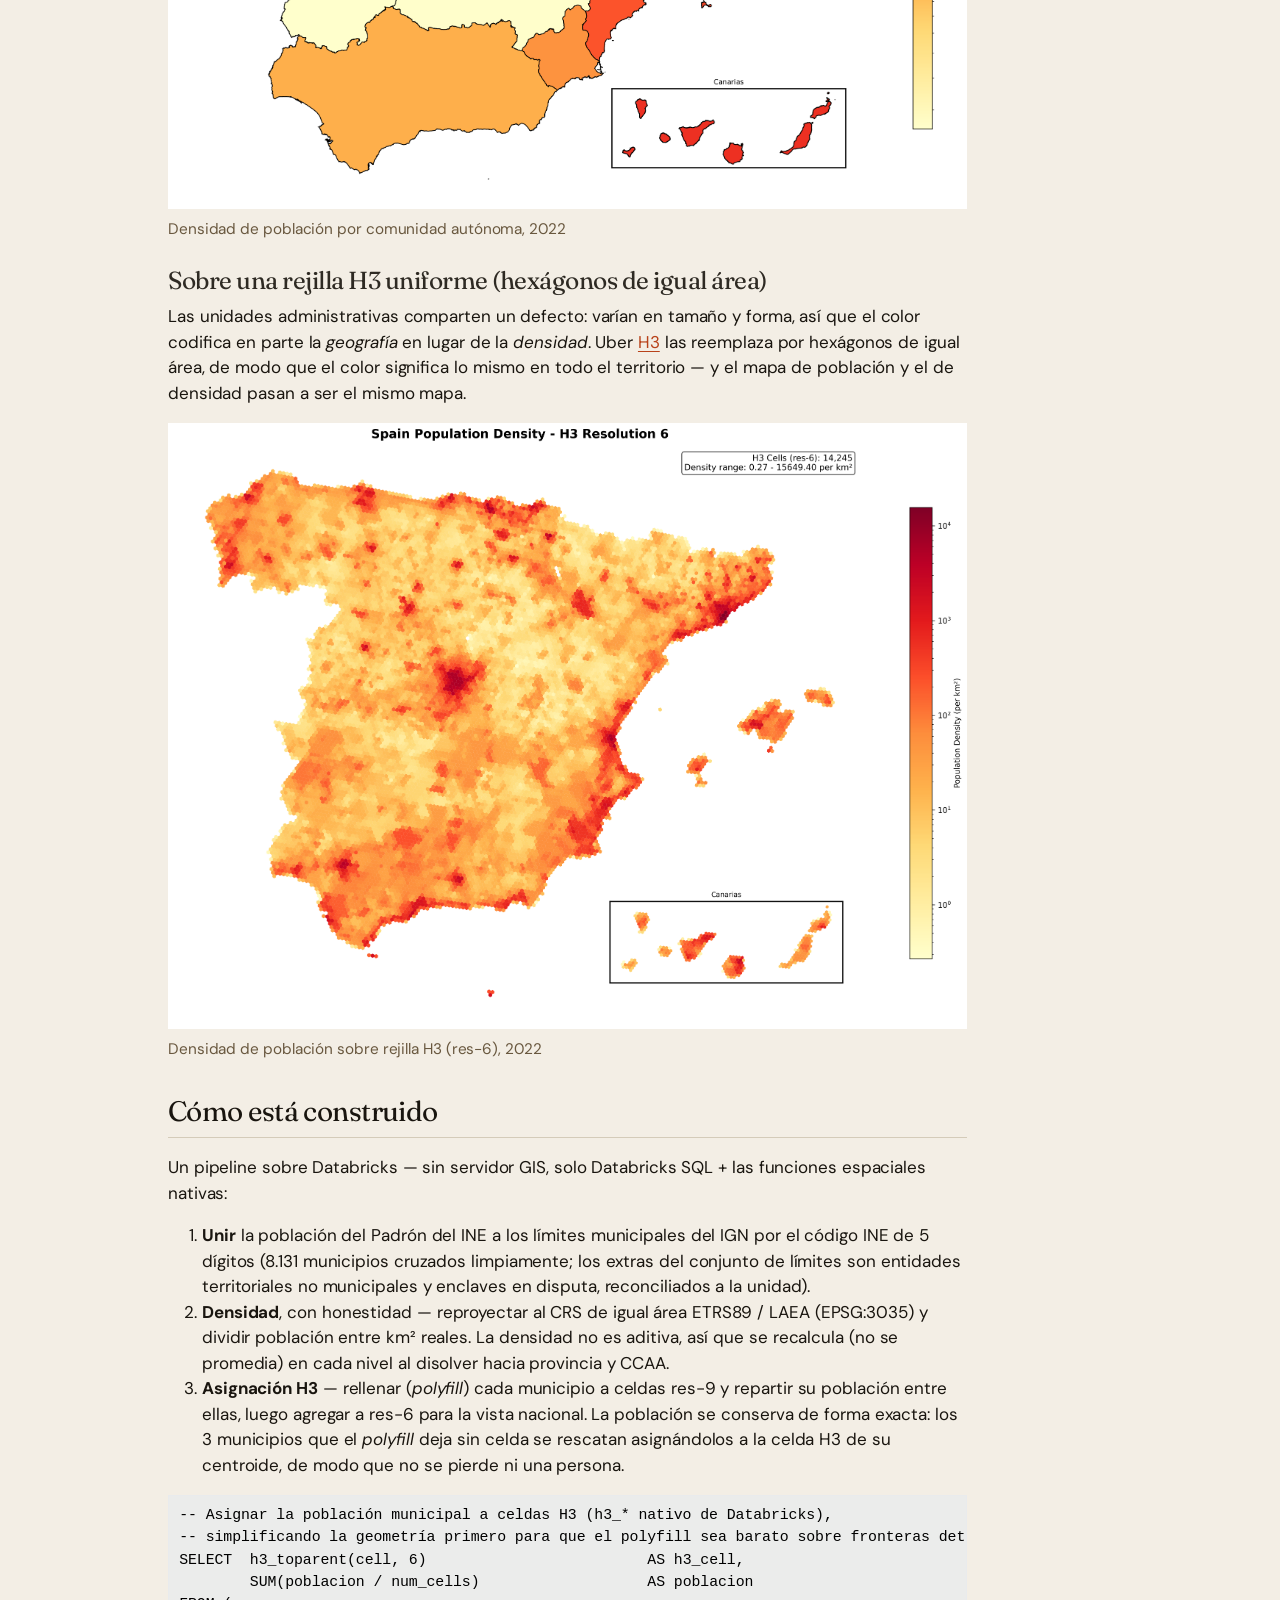
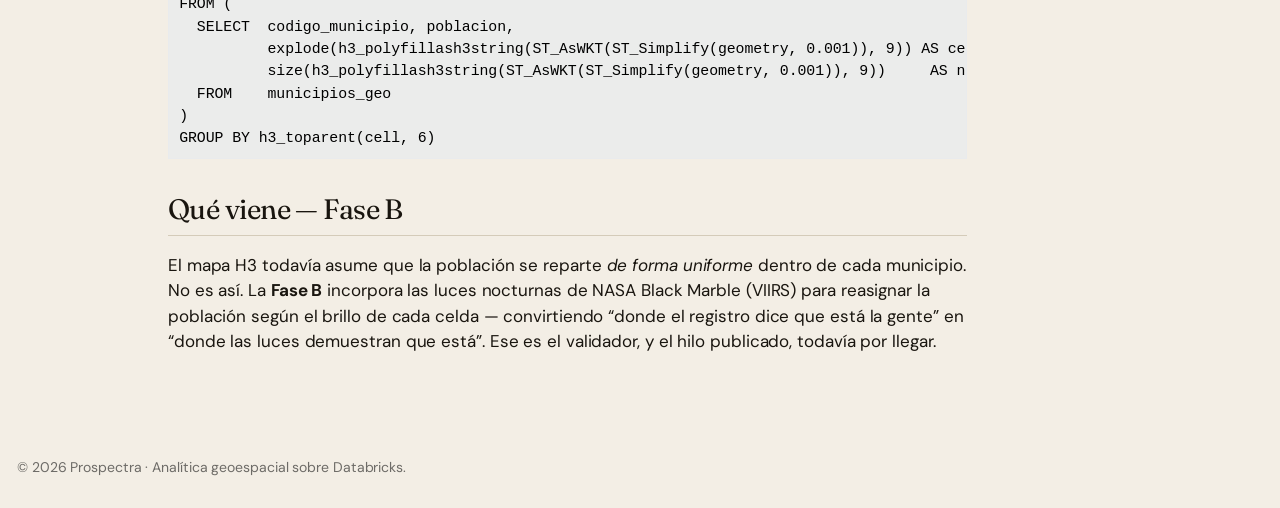
==== commit fd8279c2: "Built site for gh-pages" ====
--- a/projects/p-01-spain-population.html
+++ b/projects/p-01-spain-population.html
@@ -1,5 +1,5 @@
 <!DOCTYPE html>
-<html xmlns="http://www.w3.org/1999/xhtml" lang="en" xml:lang="en"><head>
+<html xmlns="http://www.w3.org/1999/xhtml" lang="es" xml:lang="es"><head>
 
 <meta charset="utf-8">
 <meta name="generator" content="quarto-1.9.38">
@@ -7,10 +7,9 @@
 <meta name="viewport" content="width=device-width, initial-scale=1.0, user-scalable=yes">
 
 <meta name="author" content="Prospectra">
-<meta name="dcterms.date" content="2026-06-06">
-<meta name="description" content="Phase A of Prospectra’s demographic trilogy: joining INE Padrón population to IGN boundaries, computing honest equal-area density, and binning everyone into Uber H3 cells to escape the choropleth lie.">
-
-<title>Where does Spain actually live? – Prospectra</title>
+<meta name="description" content="Fase A de la trilogía demográfica de Prospectra: unir la población del Padrón del INE con los límites del IGN, calcular una densidad honesta de igual área y repartir a toda la población en celdas H3 de Uber para escapar de la mentira del coropleta.">
+
+<title>¿Dónde vive realmente España? – Prospectra</title>
 <style>
 /* Default styles provided by pandoc.
 ** See https://pandoc.org/MANUAL.html#variables-for-html for config info.
@@ -78,10 +77,14 @@
 <script src="../site_libs/quarto-html/tippy.umd.min.js"></script>
 <script src="../site_libs/quarto-html/anchor.min.js"></script>
 <link href="../site_libs/quarto-html/tippy.css" rel="stylesheet">
-<link href="../site_libs/quarto-html/quarto-syntax-highlighting-15634bcf2e68342d4ad2dfa704d543f6.css" rel="stylesheet" id="quarto-text-highlighting-styles">
+<link href="../site_libs/quarto-html/quarto-syntax-highlighting-15634bcf2e68342d4ad2dfa704d543f6.css" rel="stylesheet" class="quarto-color-scheme" id="quarto-text-highlighting-styles">
+<link href="../site_libs/quarto-html/quarto-syntax-highlighting-dark-0a6b7249c26820e032cb0bd839ff02b1.css" rel="stylesheet" class="quarto-color-scheme quarto-color-alternate" id="quarto-text-highlighting-styles">
+<link href="../site_libs/quarto-html/quarto-syntax-highlighting-15634bcf2e68342d4ad2dfa704d543f6.css" rel="stylesheet" class="quarto-color-scheme-extra" id="quarto-text-highlighting-styles">
 <script src="../site_libs/bootstrap/bootstrap.min.js"></script>
 <link href="../site_libs/bootstrap/bootstrap-icons.css" rel="stylesheet">
-<link href="../site_libs/bootstrap/bootstrap-fa2fef29428e8889d5ad79df6cc0d786.min.css" rel="stylesheet" append-hash="true" id="quarto-bootstrap" data-mode="light">
+<link href="../site_libs/bootstrap/bootstrap-d2ae159aae4bfad4d6486bda9e055dc1.min.css" rel="stylesheet" append-hash="true" class="quarto-color-scheme" id="quarto-bootstrap" data-mode="light">
+<link href="../site_libs/bootstrap/bootstrap-dark-f1c793a7fdcd5913fe0e947dd809d4a9.min.css" rel="stylesheet" append-hash="true" class="quarto-color-scheme quarto-color-alternate" id="quarto-bootstrap" data-mode="dark">
+<link href="../site_libs/bootstrap/bootstrap-d2ae159aae4bfad4d6486bda9e055dc1.min.css" rel="stylesheet" append-hash="true" class="quarto-color-scheme-extra" id="quarto-bootstrap" data-mode="light">
 <script id="quarto-search-options" type="application/json">{
   "location": "navbar",
   "copy-button": false,
@@ -96,34 +99,196 @@
   ],
   "show-item-context": false,
   "language": {
-    "search-no-results-text": "No results",
-    "search-matching-documents-text": "matching documents",
-    "search-copy-link-title": "Copy link to search",
-    "search-hide-matches-text": "Hide additional matches",
-    "search-more-match-text": "more match in this document",
-    "search-more-matches-text": "more matches in this document",
-    "search-clear-button-title": "Clear",
+    "search-no-results-text": "No se han encontrado resultados",
+    "search-matching-documents-text": "documentos encontrados",
+    "search-copy-link-title": "Copiar el enlace en la búsqueda",
+    "search-hide-matches-text": "Ocultar resultados adicionales",
+    "search-more-match-text": "resultado adicional en este documento",
+    "search-more-matches-text": "resultados adicionales en este documento",
+    "search-clear-button-title": "Borrar",
     "search-text-placeholder": "",
-    "search-detached-cancel-button-title": "Cancel",
-    "search-submit-button-title": "Submit",
-    "search-label": "Search"
+    "search-detached-cancel-button-title": "Cancelar",
+    "search-submit-button-title": "Enviar",
+    "search-label": "Buscar"
   }
 }</script>
 
 
 <link rel="stylesheet" href="../styles.css">
-<meta property="og:title" content="Where does Spain actually live? – Prospectra">
-<meta property="og:description" content="Phase A of Prospectra’s demographic trilogy: joining INE Padrón population to IGN boundaries, computing honest equal-area density, and binning everyone into Uber H3 cells to escape the choropleth lie.">
+<meta property="og:title" content="¿Dónde vive realmente España? – Prospectra">
+<meta property="og:description" content="Fase A de la trilogía demográfica de Prospectra: unir la población del Padrón del INE con los límites del IGN, calcular una densidad honesta de igual área y repartir a toda la población en celdas H3 de Uber para escapar de la mentira del coropleta.">
 <meta property="og:image" content="https://prospectra.earth/projects/assets/og-image.png">
 <meta property="og:site_name" content="Prospectra">
-<meta name="twitter:title" content="Where does Spain actually live? – Prospectra">
-<meta name="twitter:description" content="Phase A of Prospectra’s demographic trilogy: joining INE Padrón population to IGN boundaries, computing honest equal-area density, and binning everyone into Uber H3 cells to escape the choropleth lie.">
+<meta name="twitter:title" content="¿Dónde vive realmente España? – Prospectra">
+<meta name="twitter:description" content="Fase A de la trilogía demográfica de Prospectra: unir la población del Padrón del INE con los límites del IGN, calcular una densidad honesta de igual área y repartir a toda la población en celdas H3 de Uber para escapar de la mentira del coropleta.">
 <meta name="twitter:image" content="https://prospectra.earth/projects/assets/og-image.png">
 <meta name="twitter:creator" content="@franjmartin21">
 <meta name="twitter:card" content="summary_large_image">
 </head>
 
-<body class="nav-fixed quarto-light">
+<body class="nav-fixed quarto-light"><script id="quarto-html-before-body" type="application/javascript">
+    const toggleBodyColorMode = (bsSheetEl) => {
+      const mode = bsSheetEl.getAttribute("data-mode");
+      const bodyEl = window.document.querySelector("body");
+      if (mode === "dark") {
+        bodyEl.classList.add("quarto-dark");
+        bodyEl.classList.remove("quarto-light");
+      } else {
+        bodyEl.classList.add("quarto-light");
+        bodyEl.classList.remove("quarto-dark");
+      }
+    }
+    const toggleBodyColorPrimary = () => {
+      const bsSheetEl = window.document.querySelector("link#quarto-bootstrap:not([rel=disabled-stylesheet])");
+      if (bsSheetEl) {
+        toggleBodyColorMode(bsSheetEl);
+      }
+    }
+    const setColorSchemeToggle = (alternate) => {
+      const toggles = window.document.querySelectorAll('.quarto-color-scheme-toggle');
+      for (let i=0; i < toggles.length; i++) {
+        const toggle = toggles[i];
+        if (toggle) {
+          if (alternate) {
+            toggle.classList.add("alternate");
+          } else {
+            toggle.classList.remove("alternate");
+          }
+        }
+      }
+    };
+    const toggleColorMode = (alternate) => {
+      // Switch the stylesheets
+      const primaryStylesheets = window.document.querySelectorAll('link.quarto-color-scheme:not(.quarto-color-alternate)');
+      const alternateStylesheets = window.document.querySelectorAll('link.quarto-color-scheme.quarto-color-alternate');
+      manageTransitions('#quarto-margin-sidebar .nav-link', false);
+      if (alternate) {
+        // note: dark is layered on light, we don't disable primary!
+        enableStylesheet(alternateStylesheets);
+        for (const sheetNode of alternateStylesheets) {
+          if (sheetNode.id === "quarto-bootstrap") {
+            toggleBodyColorMode(sheetNode);
+          }
+        }
+      } else {
+        disableStylesheet(alternateStylesheets);
+        enableStylesheet(primaryStylesheets)
+        toggleBodyColorPrimary();
+      }
+      manageTransitions('#quarto-margin-sidebar .nav-link', true);
+      // Switch the toggles
+      setColorSchemeToggle(alternate)
+      // Hack to workaround the fact that safari doesn't
+      // properly recolor the scrollbar when toggling (#1455)
+      if (navigator.userAgent.indexOf('Safari') > 0 && navigator.userAgent.indexOf('Chrome') == -1) {
+        manageTransitions("body", false);
+        window.scrollTo(0, 1);
+        setTimeout(() => {
+          window.scrollTo(0, 0);
+          manageTransitions("body", true);
+        }, 40);
+      }
+    }
+    const disableStylesheet = (stylesheets) => {
+      for (let i=0; i < stylesheets.length; i++) {
+        const stylesheet = stylesheets[i];
+        stylesheet.rel = 'disabled-stylesheet';
+      }
+    }
+    const enableStylesheet = (stylesheets) => {
+      for (let i=0; i < stylesheets.length; i++) {
+        const stylesheet = stylesheets[i];
+        if(stylesheet.rel !== 'stylesheet') { // for Chrome, which will still FOUC without this check
+          stylesheet.rel = 'stylesheet';
+        }
+      }
+    }
+    const manageTransitions = (selector, allowTransitions) => {
+      const els = window.document.querySelectorAll(selector);
+      for (let i=0; i < els.length; i++) {
+        const el = els[i];
+        if (allowTransitions) {
+          el.classList.remove('notransition');
+        } else {
+          el.classList.add('notransition');
+        }
+      }
+    }
+    const isFileUrl = () => {
+      return window.location.protocol === 'file:';
+    }
+    const hasAlternateSentinel = () => {
+      let styleSentinel = getColorSchemeSentinel();
+      if (styleSentinel !== null) {
+        return styleSentinel === "alternate";
+      } else {
+        return false;
+      }
+    }
+    const setStyleSentinel = (alternate) => {
+      const value = alternate ? "alternate" : "default";
+      if (!isFileUrl()) {
+        window.localStorage.setItem("quarto-color-scheme", value);
+      } else {
+        localAlternateSentinel = value;
+      }
+    }
+    const getColorSchemeSentinel = () => {
+      if (!isFileUrl()) {
+        const storageValue = window.localStorage.getItem("quarto-color-scheme");
+        return storageValue != null ? storageValue : localAlternateSentinel;
+      } else {
+        return localAlternateSentinel;
+      }
+    }
+    const toggleGiscusIfUsed = (isAlternate, darkModeDefault) => {
+      const baseTheme = document.querySelector('#giscus-base-theme')?.value ?? 'light';
+      const alternateTheme = document.querySelector('#giscus-alt-theme')?.value ?? 'dark';
+      let newTheme = '';
+      if(authorPrefersDark) {
+        newTheme = isAlternate ? baseTheme : alternateTheme;
+      } else {
+        newTheme = isAlternate ? alternateTheme : baseTheme;
+      }
+      const changeGiscusTheme = () => {
+        // From: https://github.com/giscus/giscus/issues/336
+        const sendMessage = (message) => {
+          const iframe = document.querySelector('iframe.giscus-frame');
+          if (!iframe) return;
+          iframe.contentWindow.postMessage({ giscus: message }, 'https://giscus.app');
+        }
+        sendMessage({
+          setConfig: {
+            theme: newTheme
+          }
+        });
+      }
+      const isGiscussLoaded = window.document.querySelector('iframe.giscus-frame') !== null;
+      if (isGiscussLoaded) {
+        changeGiscusTheme();
+      }
+    };
+    const authorPrefersDark = false;
+    const darkModeDefault = authorPrefersDark;
+      document.querySelector('link#quarto-text-highlighting-styles.quarto-color-scheme-extra').rel = 'disabled-stylesheet';
+      document.querySelector('link#quarto-bootstrap.quarto-color-scheme-extra').rel = 'disabled-stylesheet';
+    let localAlternateSentinel = darkModeDefault ? 'alternate' : 'default';
+    // Dark / light mode switch
+    window.quartoToggleColorScheme = () => {
+      // Read the current dark / light value
+      let toAlternate = !hasAlternateSentinel();
+      toggleColorMode(toAlternate);
+      setStyleSentinel(toAlternate);
+      toggleGiscusIfUsed(toAlternate, darkModeDefault);
+      window.dispatchEvent(new Event('resize'));
+    };
+    // Switch to dark mode if need be
+    if (hasAlternateSentinel()) {
+      toggleColorMode(true);
+    } else {
+      toggleColorMode(false);
+    }
+  </script>
 
 <div id="quarto-search-results"></div>
   <header id="quarto-header" class="headroom fixed-top">
@@ -138,31 +303,32 @@
     <span class="navbar-title">Prospectra</span>
     </a>
   </div>
-            <div id="quarto-search" class="" title="Search"></div>
-          <button class="navbar-toggler" type="button" data-bs-toggle="collapse" data-bs-target="#navbarCollapse" aria-controls="navbarCollapse" role="menu" aria-expanded="false" aria-label="Toggle navigation" onclick="if (window.quartoToggleHeadroom) { window.quartoToggleHeadroom(); }">
+            <div id="quarto-search" class="" title="Buscar"></div>
+          <button class="navbar-toggler" type="button" data-bs-toggle="collapse" data-bs-target="#navbarCollapse" aria-controls="navbarCollapse" role="menu" aria-expanded="false" aria-label="Navegación de palanca" onclick="if (window.quartoToggleHeadroom) { window.quartoToggleHeadroom(); }">
   <span class="navbar-toggler-icon"></span>
 </button>
           <div class="collapse navbar-collapse" id="navbarCollapse">
             <ul class="navbar-nav navbar-nav-scroll me-auto">
   <li class="nav-item">
     <a class="nav-link" href="../index.html"> 
-<span class="menu-text">Home</span></a>
+<span class="menu-text">Inicio</span></a>
   </li>  
   <li class="nav-item">
     <a class="nav-link" href="../index.html#projects"> 
-<span class="menu-text">Projects</span></a>
+<span class="menu-text">Proyectos</span></a>
   </li>  
   <li class="nav-item">
     <a class="nav-link" href="../index.html#writing"> 
-<span class="menu-text">Writing</span></a>
+<span class="menu-text">Notas</span></a>
   </li>  
   <li class="nav-item">
     <a class="nav-link" href="../index.html#about"> 
-<span class="menu-text">About</span></a>
+<span class="menu-text">Quiénes somos</span></a>
   </li>  
 </ul>
           </div> <!-- /navcollapse -->
             <div class="quarto-navbar-tools">
+  <a href="" class="quarto-color-scheme-toggle quarto-navigation-tool  px-1" onclick="window.quartoToggleColorScheme(); return false;" title="Alternar modo oscuro"><i class="bi"></i></a>
 </div>
       </div> <!-- /container-fluid -->
     </nav>
@@ -173,41 +339,42 @@
 <!-- margin-sidebar -->
     <div id="quarto-margin-sidebar" class="sidebar margin-sidebar">
         <nav id="TOC" role="doc-toc" class="toc-active">
-    <h2 id="toc-title">On this page</h2>
+    <h2 id="toc-title">En esta página</h2>
    
   <ul>
-  <li><a href="#the-question" id="toc-the-question" class="nav-link active" data-scroll-target="#the-question">The question</a></li>
-  <li><a href="#the-finding" id="toc-the-finding" class="nav-link" data-scroll-target="#the-finding">The finding</a></li>
-  <li><a href="#four-views-of-the-same-47.5-million-people" id="toc-four-views-of-the-same-47.5-million-people" class="nav-link" data-scroll-target="#four-views-of-the-same-47.5-million-people">Four views of the same 47.5 million people</a>
+  <li><a href="#la-pregunta" id="toc-la-pregunta" class="nav-link active" data-scroll-target="#la-pregunta">La pregunta</a></li>
+  <li><a href="#el-hallazgo" id="toc-el-hallazgo" class="nav-link" data-scroll-target="#el-hallazgo">El hallazgo</a></li>
+  <li><a href="#cuatro-vistas-de-los-mismos-475-millones-de-personas" id="toc-cuatro-vistas-de-los-mismos-475-millones-de-personas" class="nav-link" data-scroll-target="#cuatro-vistas-de-los-mismos-475-millones-de-personas">Cuatro vistas de los mismos 47,5 millones de personas</a>
   <ul class="collapse">
-  <li><a href="#by-municipality-8100-units" id="toc-by-municipality-8100-units" class="nav-link" data-scroll-target="#by-municipality-8100-units">By municipality (~8,100 units)</a></li>
-  <li><a href="#by-province-50-units" id="toc-by-province-50-units" class="nav-link" data-scroll-target="#by-province-50-units">By province (50 units)</a></li>
-  <li><a href="#by-autonomous-community-17-units" id="toc-by-autonomous-community-17-units" class="nav-link" data-scroll-target="#by-autonomous-community-17-units">By autonomous community (17 units)</a></li>
-  <li><a href="#on-a-uniform-h3-grid-equal-area-hexagons" id="toc-on-a-uniform-h3-grid-equal-area-hexagons" class="nav-link" data-scroll-target="#on-a-uniform-h3-grid-equal-area-hexagons">On a uniform H3 grid (equal-area hexagons)</a></li>
+  <li><a href="#por-municipio-8.100-unidades" id="toc-por-municipio-8.100-unidades" class="nav-link" data-scroll-target="#por-municipio-8.100-unidades">Por municipio (~8.100 unidades)</a></li>
+  <li><a href="#por-provincia-50-unidades" id="toc-por-provincia-50-unidades" class="nav-link" data-scroll-target="#por-provincia-50-unidades">Por provincia (50 unidades)</a></li>
+  <li><a href="#por-comunidad-autónoma-17-unidades" id="toc-por-comunidad-autónoma-17-unidades" class="nav-link" data-scroll-target="#por-comunidad-autónoma-17-unidades">Por comunidad autónoma (17 unidades)</a></li>
+  <li><a href="#sobre-una-rejilla-h3-uniforme-hexágonos-de-igual-área" id="toc-sobre-una-rejilla-h3-uniforme-hexágonos-de-igual-área" class="nav-link" data-scroll-target="#sobre-una-rejilla-h3-uniforme-hexágonos-de-igual-área">Sobre una rejilla H3 uniforme (hexágonos de igual área)</a></li>
   </ul></li>
-  <li><a href="#how-its-built" id="toc-how-its-built" class="nav-link" data-scroll-target="#how-its-built">How it’s built</a></li>
-  <li><a href="#whats-next-phase-b" id="toc-whats-next-phase-b" class="nav-link" data-scroll-target="#whats-next-phase-b">What’s next — Phase B</a></li>
+  <li><a href="#cómo-está-construido" id="toc-cómo-está-construido" class="nav-link" data-scroll-target="#cómo-está-construido">Cómo está construido</a></li>
+  <li><a href="#qué-viene-fase-b" id="toc-qué-viene-fase-b" class="nav-link" data-scroll-target="#qué-viene-fase-b">Qué viene — Fase B</a></li>
   </ul>
 </nav>
     </div>
 <!-- main -->
 <main class="content" id="quarto-document-content">
 
+
 <header id="title-block-header" class="quarto-title-block default">
 <div class="quarto-title">
-<h1 class="title">Where does Spain actually live?</h1>
-<p class="subtitle lead">Population density across Spain — by municipality, province, autonomous community, and a uniform H3 grid.</p>
+<h1 class="title">¿Dónde vive realmente España?</h1>
+<p class="subtitle lead">Densidad de población en España — por municipio, provincia, comunidad autónoma y una rejilla H3 uniforme.</p>
   <div class="quarto-categories">
     <div class="quarto-category">H3</div>
     <div class="quarto-category">INE</div>
-    <div class="quarto-category">Spain</div>
-    <div class="quarto-category">density</div>
+    <div class="quarto-category">España</div>
+    <div class="quarto-category">densidad</div>
   </div>
   </div>
 
 <div>
   <div class="description">
-    Phase A of Prospectra’s demographic trilogy: joining INE Padrón population to IGN boundaries, computing honest equal-area density, and binning everyone into Uber H3 cells to escape the choropleth lie.
+    Fase A de la trilogía demográfica de Prospectra: unir la población del Padrón del INE con los límites del IGN, calcular una densidad honesta de igual área y repartir a toda la población en celdas H3 de Uber para escapar de la mentira del coropleta.
   </div>
 </div>
 
@@ -215,16 +382,16 @@
 <div class="quarto-title-meta">
 
     <div>
-    <div class="quarto-title-meta-heading">Author</div>
+    <div class="quarto-title-meta-heading">Autor/a</div>
     <div class="quarto-title-meta-contents">
              <p>Prospectra </p>
           </div>
   </div>
     
     <div>
-    <div class="quarto-title-meta-heading">Published</div>
+    <div class="quarto-title-meta-heading">Fecha de publicación</div>
     <div class="quarto-title-meta-contents">
-      <p class="date">June 6, 2026</p>
+      <p class="date">6 de junio de 2026</p>
     </div>
   </div>
   
@@ -242,95 +409,99 @@
 <i class="callout-icon"></i>
 </div>
 <div class="callout-title-container flex-fill">
-<span class="screen-reader-only">Note</span>Phase A — administrative + H3 view
+<span class="screen-reader-only">Nota</span>Fase A — vista administrativa + H3
 </div>
 </div>
 <div class="callout-body-container callout-body">
-<p>This is the first of two phases. <strong>Phase A</strong> (here) answers <em>where people live</em> from the census and the map. <strong>Phase B</strong> adds NASA Black Marble night-lights to validate <em>where inside each municipality</em> they actually live. Built and run on Databricks Free Edition serverless.</p>
-</div>
-</div>
-<section id="the-question" class="level2">
-<h2 class="anchored" data-anchor-id="the-question">The question</h2>
-<p>Spain’s population register, the <a href="https://ine.es">INE Padrón Continuo</a>, is published per <em>municipality</em> — and municipalities are wildly uneven in size. Madrid is one polygon; so is a 12-person hamlet in Soria. Ask “where do people actually live?” with raw municipal data and the map lies: it tells you about administrative borders, not about people.</p>
+<p>Esta es la primera de dos fases. La <strong>Fase A</strong> (aquí) responde <em>dónde vive la gente</em> a partir del censo y el mapa. La <strong>Fase B</strong> añade las luces nocturnas de NASA Black Marble para validar <em>dónde, dentro de cada municipio</em>, vive realmente. Construido y ejecutado sobre Databricks Free Edition serverless.</p>
+</div>
+</div>
+<section id="la-pregunta" class="level2">
+<h2 class="anchored" data-anchor-id="la-pregunta">La pregunta</h2>
+<p>El registro de población de España, el <a href="https://ine.es">Padrón Continuo del INE</a>, se publica por <em>municipio</em> — y los municipios son enormemente desiguales en tamaño. Madrid es un polígono; también lo es una aldea de 12 personas en Soria. Pregunta “¿dónde vive realmente la gente?” con datos municipales en bruto y el mapa miente: te habla de fronteras administrativas, no de personas.</p>
 </section>
-<section id="the-finding" class="level2">
-<h2 class="anchored" data-anchor-id="the-finding">The finding</h2>
-<p>The lie is measurable. Take every Spanish municipality’s population density (people per km², computed on an equal-area projection) for 2022:</p>
+<section id="el-hallazgo" class="level2">
+<h2 class="anchored" data-anchor-id="el-hallazgo">El hallazgo</h2>
+<p>La mentira es medible. Toma la densidad de población (habitantes por km², calculada sobre una proyección de igual área) de cada municipio español en 2022:</p>
 <table class="caption-top table">
+<colgroup>
+<col style="width: 50%">
+<col style="width: 50%">
+</colgroup>
 <thead>
 <tr class="header">
-<th>Measure</th>
-<th>people / km²</th>
+<th>Medida</th>
+<th>hab. / km²</th>
 </tr>
 </thead>
 <tbody>
 <tr class="odd">
-<td>Median municipality</td>
+<td>Municipio mediano</td>
 <td><strong>13</strong></td>
 </tr>
 <tr class="even">
-<td>Mean municipality</td>
+<td>Municipio medio</td>
 <td>180</td>
 </tr>
 <tr class="odd">
-<td><strong>The average <em>person’s</em> density</strong> (population-weighted)</td>
-<td><strong>2,508</strong></td>
+<td><strong>La densidad del <em>español medio</em></strong> (ponderada por población)</td>
+<td><strong>2.508</strong></td>
 </tr>
 </tbody>
 </table>
-<p>Half of Spain’s municipalities sit below <strong>13 people/km²</strong> — the empty interior, <em>la España vaciada</em>. Yet the typical Spaniard lives at roughly <strong>2,500 people/km²</strong>. That’s a <strong>14×</strong> gap between the average <em>place</em> and the average <em>person</em>. A map coloured by municipality shows you empty land; it does not show you where the country lives.</p>
+<p>La mitad de los municipios de España están por debajo de <strong>13 hab./km²</strong> — el interior vacío, <em>la España vaciada</em>. Y sin embargo el español típico vive a unos <strong>2.500 hab./km²</strong>. La persona típica vive, por tanto, en un entorno unas <strong>187×</strong> más denso que el municipio típico (la mediana) — y unas <strong>14×</strong> más denso que el municipio <em>medio</em> (180). Un mapa coloreado por municipio te enseña tierra vacía; no te enseña dónde vive el país.</p>
 </section>
-<section id="four-views-of-the-same-47.5-million-people" class="level2">
-<h2 class="anchored" data-anchor-id="four-views-of-the-same-47.5-million-people">Four views of the same 47.5 million people</h2>
-<p>The same population, drawn at four different units. Watch how the story sharpens as the spatial unit gets more honest.</p>
-<section id="by-municipality-8100-units" class="level3">
-<h3 class="anchored" data-anchor-id="by-municipality-8100-units">By municipality (~8,100 units)</h3>
+<section id="cuatro-vistas-de-los-mismos-475-millones-de-personas" class="level2">
+<h2 class="anchored" data-anchor-id="cuatro-vistas-de-los-mismos-475-millones-de-personas">Cuatro vistas de los mismos 47,5 millones de personas</h2>
+<p>La misma población, dibujada en cuatro unidades distintas. Observa cómo se afina la historia a medida que la unidad espacial se vuelve más honesta.</p>
+<section id="por-municipio-8.100-unidades" class="level3">
+<h3 class="anchored" data-anchor-id="por-municipio-8.100-unidades">Por municipio (~8.100 unidades)</h3>
 <div class="quarto-figure quarto-figure-center">
 <figure class="figure">
 <p><img src="../assets/p01/municipal_density_2022.png" class="img-fluid figure-img"></p>
-<figcaption>Population density by municipality, 2022</figcaption>
+<figcaption>Densidad de población por municipio, 2022</figcaption>
 </figure>
 </div>
 </section>
-<section id="by-province-50-units" class="level3">
-<h3 class="anchored" data-anchor-id="by-province-50-units">By province (50 units)</h3>
+<section id="por-provincia-50-unidades" class="level3">
+<h3 class="anchored" data-anchor-id="por-provincia-50-unidades">Por provincia (50 unidades)</h3>
 <div class="quarto-figure quarto-figure-center">
 <figure class="figure">
 <p><img src="../assets/p01/provincial_density_2022.png" class="img-fluid figure-img"></p>
-<figcaption>Population density by province, 2022</figcaption>
+<figcaption>Densidad de población por provincia, 2022</figcaption>
 </figure>
 </div>
 </section>
-<section id="by-autonomous-community-17-units" class="level3">
-<h3 class="anchored" data-anchor-id="by-autonomous-community-17-units">By autonomous community (17 units)</h3>
+<section id="por-comunidad-autónoma-17-unidades" class="level3">
+<h3 class="anchored" data-anchor-id="por-comunidad-autónoma-17-unidades">Por comunidad autónoma (17 unidades)</h3>
 <div class="quarto-figure quarto-figure-center">
 <figure class="figure">
 <p><img src="../assets/p01/ccaa_density_2022.png" class="img-fluid figure-img"></p>
-<figcaption>Population density by autonomous community, 2022</figcaption>
+<figcaption>Densidad de población por comunidad autónoma, 2022</figcaption>
 </figure>
 </div>
 </section>
-<section id="on-a-uniform-h3-grid-equal-area-hexagons" class="level3">
-<h3 class="anchored" data-anchor-id="on-a-uniform-h3-grid-equal-area-hexagons">On a uniform H3 grid (equal-area hexagons)</h3>
-<p>The administrative units all share one flaw: they vary in size and shape, so colour partly encodes <em>geography</em> rather than <em>density</em>. Uber <a href="https://h3geo.org">H3</a> replaces them with equal-area hexagons, so colour means one thing everywhere — and the population map and the density map become the same map.</p>
+<section id="sobre-una-rejilla-h3-uniforme-hexágonos-de-igual-área" class="level3">
+<h3 class="anchored" data-anchor-id="sobre-una-rejilla-h3-uniforme-hexágonos-de-igual-área">Sobre una rejilla H3 uniforme (hexágonos de igual área)</h3>
+<p>Las unidades administrativas comparten un defecto: varían en tamaño y forma, así que el color codifica en parte la <em>geografía</em> en lugar de la <em>densidad</em>. Uber <a href="https://h3geo.org">H3</a> las reemplaza por hexágonos de igual área, de modo que el color significa lo mismo en todo el territorio — y el mapa de población y el de densidad pasan a ser el mismo mapa.</p>
 <div class="quarto-figure quarto-figure-center">
 <figure class="figure">
 <p><img src="../assets/p01/h3_density_res6_2022.png" class="img-fluid figure-img"></p>
-<figcaption>Population density on an H3 grid (res-6), 2022</figcaption>
+<figcaption>Densidad de población sobre rejilla H3 (res-6), 2022</figcaption>
 </figure>
 </div>
 </section>
 </section>
-<section id="how-its-built" class="level2">
-<h2 class="anchored" data-anchor-id="how-its-built">How it’s built</h2>
-<p>A lakehouse pipeline — no GIS server, just Databricks SQL + the native spatial functions:</p>
+<section id="cómo-está-construido" class="level2">
+<h2 class="anchored" data-anchor-id="cómo-está-construido">Cómo está construido</h2>
+<p>Un pipeline sobre Databricks — sin servidor GIS, solo Databricks SQL + las funciones espaciales nativas:</p>
 <ol type="1">
-<li><strong>Join</strong> INE Padrón population to IGN municipal boundaries on the 5-digit INE code (8,131 municipalities matched cleanly; the boundary set’s extras are non-municipal territorial entities and disputed enclaves, reconciled to the unit).</li>
-<li><strong>Density</strong>, honestly — reproject to the ETRS89 / LAEA equal-area CRS (EPSG:3035) and divide population by real km². Density is non-additive, so it’s recomputed (not averaged) at each level when dissolving up to province and CCAA.</li>
-<li><strong>H3 allocation</strong> — polyfill each municipality to res-9 cells and distribute its population across them, then roll up to res-6 for the national view. Population conserves to 99.998%.</li>
+<li><strong>Unir</strong> la población del Padrón del INE a los límites municipales del IGN por el código INE de 5 dígitos (8.131 municipios cruzados limpiamente; los extras del conjunto de límites son entidades territoriales no municipales y enclaves en disputa, reconciliados a la unidad).</li>
+<li><strong>Densidad</strong>, con honestidad — reproyectar al CRS de igual área ETRS89 / LAEA (EPSG:3035) y dividir población entre km² reales. La densidad no es aditiva, así que se recalcula (no se promedia) en cada nivel al disolver hacia provincia y CCAA.</li>
+<li><strong>Asignación H3</strong> — rellenar (<em>polyfill</em>) cada municipio a celdas res-9 y repartir su población entre ellas, luego agregar a res-6 para la vista nacional. La población se conserva de forma exacta: los 3 municipios que el <em>polyfill</em> deja sin celda se rescatan asignándolos a la celda H3 de su centroide, de modo que no se pierde ni una persona.</li>
 </ol>
-<div class="code-copy-outer-scaffold"><div class="sourceCode" id="cb1"><pre class="sourceCode sql code-with-copy"><code class="sourceCode sql"><span id="cb1-1"><a href="#cb1-1" aria-hidden="true" tabindex="-1"></a><span class="co">-- Allocate municipal population to H3 cells (native Databricks h3_*),</span></span>
-<span id="cb1-2"><a href="#cb1-2" aria-hidden="true" tabindex="-1"></a><span class="co">-- simplifying geometry first so the polyfill stays cheap on detailed boundaries.</span></span>
+<div class="code-copy-outer-scaffold"><div class="sourceCode" id="cb1"><pre class="sourceCode sql code-with-copy"><code class="sourceCode sql"><span id="cb1-1"><a href="#cb1-1" aria-hidden="true" tabindex="-1"></a><span class="co">-- Asignar la población municipal a celdas H3 (h3_* nativo de Databricks),</span></span>
+<span id="cb1-2"><a href="#cb1-2" aria-hidden="true" tabindex="-1"></a><span class="co">-- simplificando la geometría primero para que el polyfill sea barato sobre fronteras detalladas.</span></span>
 <span id="cb1-3"><a href="#cb1-3" aria-hidden="true" tabindex="-1"></a><span class="kw">SELECT</span>  h3_toparent(cell, <span class="dv">6</span>)                         <span class="kw">AS</span> h3_cell,</span>
 <span id="cb1-4"><a href="#cb1-4" aria-hidden="true" tabindex="-1"></a>        <span class="fu">SUM</span>(poblacion <span class="op">/</span> num_cells)                   <span class="kw">AS</span> poblacion</span>
 <span id="cb1-5"><a href="#cb1-5" aria-hidden="true" tabindex="-1"></a><span class="kw">FROM</span> (</span>
@@ -339,11 +510,11 @@
 <span id="cb1-8"><a href="#cb1-8" aria-hidden="true" tabindex="-1"></a>          <span class="kw">size</span>(h3_polyfillash3string(ST_AsWKT(ST_Simplify(geometry, <span class="fl">0.001</span>)), <span class="dv">9</span>))     <span class="kw">AS</span> num_cells</span>
 <span id="cb1-9"><a href="#cb1-9" aria-hidden="true" tabindex="-1"></a>  <span class="kw">FROM</span>    municipios_geo</span>
 <span id="cb1-10"><a href="#cb1-10" aria-hidden="true" tabindex="-1"></a>)</span>
-<span id="cb1-11"><a href="#cb1-11" aria-hidden="true" tabindex="-1"></a><span class="kw">GROUP</span> <span class="kw">BY</span> h3_toparent(cell, <span class="dv">6</span>)</span></code></pre></div><button title="Copy to Clipboard" class="code-copy-button"><i class="bi"></i></button></div>
+<span id="cb1-11"><a href="#cb1-11" aria-hidden="true" tabindex="-1"></a><span class="kw">GROUP</span> <span class="kw">BY</span> h3_toparent(cell, <span class="dv">6</span>)</span></code></pre></div><button title="Copiar al portapapeles" class="code-copy-button"><i class="bi"></i></button></div>
 </section>
-<section id="whats-next-phase-b" class="level2">
-<h2 class="anchored" data-anchor-id="whats-next-phase-b">What’s next — Phase B</h2>
-<p>The H3 map still assumes population is spread <em>evenly</em> within each municipality. It isn’t. <strong>Phase B</strong> brings in NASA Black Marble (VIIRS) night-lights to reallocate population by how brightly each cell glows — turning “where the register says people are” into “where the lights prove they are.” That’s the validator, and the published thread, still to come.</p>
+<section id="qué-viene-fase-b" class="level2">
+<h2 class="anchored" data-anchor-id="qué-viene-fase-b">Qué viene — Fase B</h2>
+<p>El mapa H3 todavía asume que la población se reparte <em>de forma uniforme</em> dentro de cada municipio. No es así. La <strong>Fase B</strong> incorpora las luces nocturnas de NASA Black Marble (VIIRS) para reasignar la población según el brillo de cada celda — convirtiendo “donde el registro dice que está la gente” en “donde las luces demuestran que está”. Ese es el validador, y el hilo publicado, todavía por llegar.</p>
 
 
 </section>
@@ -351,6 +522,19 @@
 </main> <!-- /main -->
 <script id="quarto-html-after-body" type="application/javascript">
   window.document.addEventListener("DOMContentLoaded", function (event) {
+    // Ensure there is a toggle, if there isn't float one in the top right
+    if (window.document.querySelector('.quarto-color-scheme-toggle') === null) {
+      const a = window.document.createElement('a');
+      a.classList.add('top-right');
+      a.classList.add('quarto-color-scheme-toggle');
+      a.href = "";
+      a.onclick = function() { try { window.quartoToggleColorScheme(); } catch {} return false; };
+      const i = window.document.createElement("i");
+      i.classList.add('bi');
+      a.appendChild(i);
+      window.document.body.appendChild(a);
+    }
+    setColorSchemeToggle(hasAlternateSentinel())
     const icon = "";
     const anchorJS = new window.AnchorJS();
     anchorJS.options = {
@@ -374,12 +558,12 @@
       // flash "checked"
       button.classList.add('code-copy-button-checked');
       var currentTitle = button.getAttribute("title");
-      button.setAttribute("title", "Copied!");
+      button.setAttribute("title", "Copiado");
       let tooltip;
       if (window.bootstrap) {
         button.setAttribute("data-bs-toggle", "tooltip");
         button.setAttribute("data-bs-placement", "left");
-        button.setAttribute("data-bs-title", "Copied!");
+        button.setAttribute("data-bs-title", "Copiado");
         tooltip = new bootstrap.Tooltip(button, 
           { trigger: "manual", 
             customClass: "code-copy-button-tooltip",
@@ -753,7 +937,7 @@
 <footer class="footer">
   <div class="nav-footer">
     <div class="nav-footer-left">
-<p>© 2026 Prospectra · Geospatial analytics, indexed to the cell.</p>
+<p>© 2026 Prospectra · Analítica geoespacial sobre Databricks.</p>
 </div>   
     <div class="nav-footer-center">
       &nbsp;
--- a/site_libs/quarto-html/quarto-syntax-highlighting-dark-0a6b7249c26820e032cb0bd839ff02b1.css
+++ b/site_libs/quarto-html/quarto-syntax-highlighting-dark-0a6b7249c26820e032cb0bd839ff02b1.css
@@ -0,0 +1,219 @@
+/* quarto syntax highlight colors */
+:root {
+  --quarto-hl-al-color: #f07178;
+  --quarto-hl-an-color: #d4d0ab;
+  --quarto-hl-at-color: #00e0e0;
+  --quarto-hl-bn-color: #d4d0ab;
+  --quarto-hl-bu-color: #abe338;
+  --quarto-hl-ch-color: #abe338;
+  --quarto-hl-co-color: #f8f8f2;
+  --quarto-hl-cv-color: #ffd700;
+  --quarto-hl-cn-color: #ffd700;
+  --quarto-hl-cf-color: #ffa07a;
+  --quarto-hl-dt-color: #ffa07a;
+  --quarto-hl-dv-color: #d4d0ab;
+  --quarto-hl-do-color: #f8f8f2;
+  --quarto-hl-er-color: #f07178;
+  --quarto-hl-ex-color: #00e0e0;
+  --quarto-hl-fl-color: #d4d0ab;
+  --quarto-hl-fu-color: #ffa07a;
+  --quarto-hl-im-color: #abe338;
+  --quarto-hl-in-color: #d4d0ab;
+  --quarto-hl-kw-color: #ffa07a;
+  --quarto-hl-op-color: #ffa07a;
+  --quarto-hl-ot-color: #00e0e0;
+  --quarto-hl-pp-color: #dcc6e0;
+  --quarto-hl-re-color: #00e0e0;
+  --quarto-hl-sc-color: #abe338;
+  --quarto-hl-ss-color: #abe338;
+  --quarto-hl-st-color: #abe338;
+  --quarto-hl-va-color: #00e0e0;
+  --quarto-hl-vs-color: #abe338;
+  --quarto-hl-wa-color: #dcc6e0;
+}
+
+/* other quarto variables */
+:root {
+  --quarto-font-monospace: SFMono-Regular, Menlo, Monaco, Consolas, "Liberation Mono", "Courier New", monospace;
+}
+
+/* syntax highlight based on Pandoc's rules */
+pre > code.sourceCode > span {
+  color: #f8f8f2;
+}
+
+code.sourceCode > span {
+  color: #f8f8f2;
+}
+
+div.sourceCode,
+div.sourceCode pre.sourceCode {
+  color: #f8f8f2;
+}
+
+/* Normal */
+code span {
+  color: #f8f8f2;
+}
+
+/* Alert */
+code span.al {
+  color: #f07178;
+}
+
+/* Annotation */
+code span.an {
+  color: #d4d0ab;
+}
+
+/* Attribute */
+code span.at {
+  color: #00e0e0;
+}
+
+/* BaseN */
+code span.bn {
+  color: #d4d0ab;
+}
+
+/* BuiltIn */
+code span.bu {
+  color: #abe338;
+}
+
+/* ControlFlow */
+code span.cf {
+  font-weight: bold;
+  color: #ffa07a;
+}
+
+/* Char */
+code span.ch {
+  color: #abe338;
+}
+
+/* Constant */
+code span.cn {
+  color: #ffd700;
+}
+
+/* Comment */
+code span.co {
+  font-style: italic;
+  color: #f8f8f2;
+}
+
+/* CommentVar */
+code span.cv {
+  color: #ffd700;
+}
+
+/* Documentation */
+code span.do {
+  color: #f8f8f2;
+}
+
+/* DataType */
+code span.dt {
+  color: #ffa07a;
+}
+
+/* DecVal */
+code span.dv {
+  color: #d4d0ab;
+}
+
+/* Error */
+code span.er {
+  color: #f07178;
+  text-decoration: underline;
+}
+
+/* Extension */
+code span.ex {
+  font-weight: bold;
+  color: #00e0e0;
+}
+
+/* Float */
+code span.fl {
+  color: #d4d0ab;
+}
+
+/* Function */
+code span.fu {
+  color: #ffa07a;
+}
+
+/* Import */
+code span.im {
+  color: #abe338;
+}
+
+/* Information */
+code span.in {
+  color: #d4d0ab;
+}
+
+/* Keyword */
+code span.kw {
+  font-weight: bold;
+  color: #ffa07a;
+}
+
+/* Operator */
+code span.op {
+  color: #ffa07a;
+}
+
+/* Other */
+code span.ot {
+  color: #00e0e0;
+}
+
+/* Preprocessor */
+code span.pp {
+  color: #dcc6e0;
+}
+
+/* RegionMarker */
+code span.re {
+  background-color: #f8f8f2;
+  color: #00e0e0;
+}
+
+/* SpecialChar */
+code span.sc {
+  color: #abe338;
+}
+
+/* SpecialString */
+code span.ss {
+  color: #abe338;
+}
+
+/* String */
+code span.st {
+  color: #abe338;
+}
+
+/* Variable */
+code span.va {
+  color: #00e0e0;
+}
+
+/* VerbatimString */
+code span.vs {
+  color: #abe338;
+}
+
+/* Warning */
+code span.wa {
+  color: #dcc6e0;
+}
+
+.prevent-inlining {
+  content: "</";
+}
+
+/*# sourceMappingURL=175367c052bafc98bd680af3479823f0.css.map */
